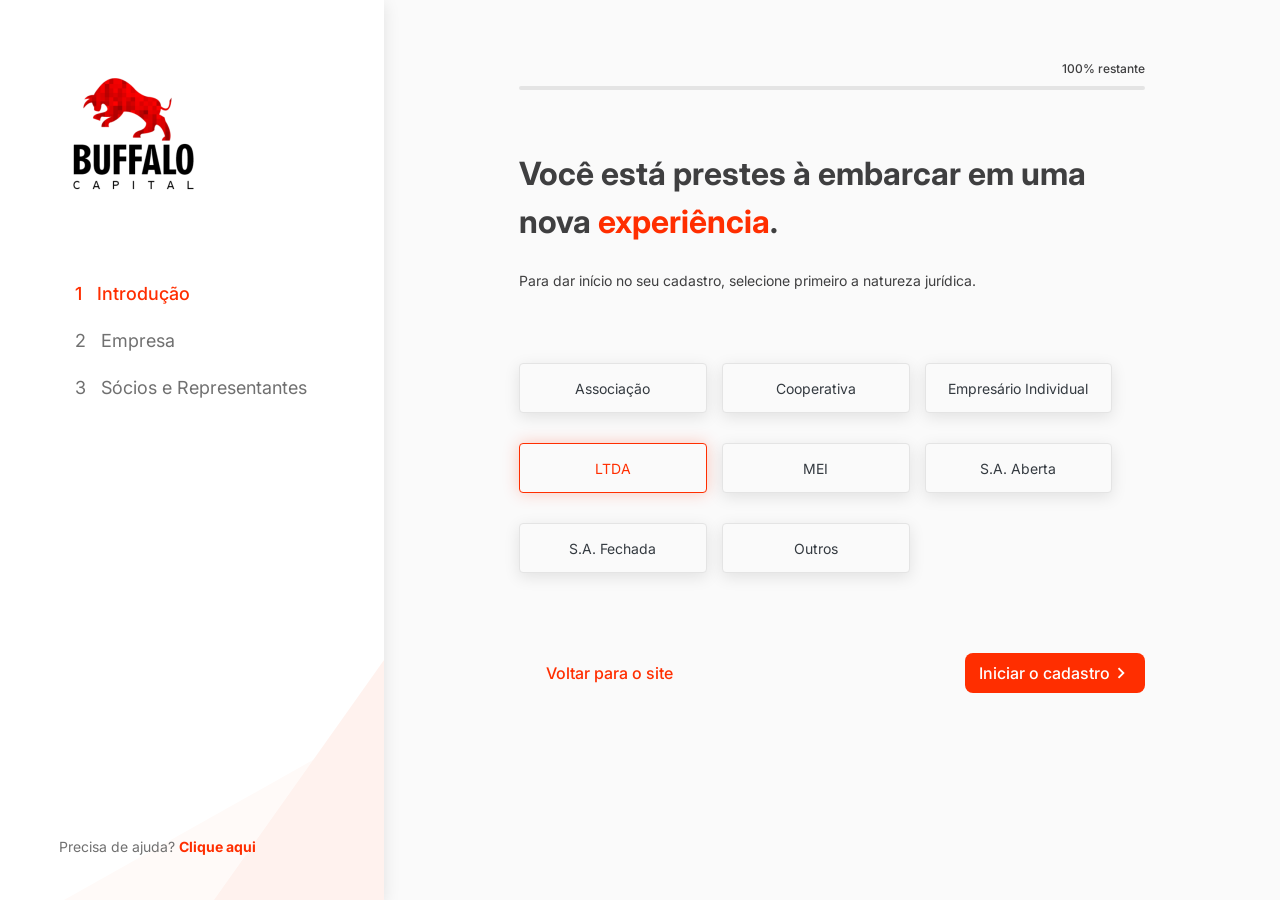
==== pagina1/index.html @ b0956870 "Add files via upload" ====
<!DOCTYPE html><html lang="pt-br"><head>
    <title>Buffalo Capital - Onboarding</title>
    <meta charset="utf-8">
<script crossorigin="" src="js/rollbar.min.js" async=""></script><script type="text/javascript">window.NREUM||(NREUM={});NREUM.info={"beacon":"bam.nr-data.net","errorBeacon":"bam.nr-data.net","licenseKey":"NRJS-78ba5592b2bfce45919","applicationID":"527189387","transactionName":"IVlXFkpaWVpUE0xdCgBZWBBcXFtRQk4VAEsSV14HSxpZU1YAD20KA0JMEF0=","queueTime":0,"applicationTime":49,"agent":""}</script>
<script type="text/javascript">(window.NREUM||(NREUM={})).init={privacy:{cookies_enabled:true},ajax:{deny_list:["bam.nr-data.net"]},distributed_tracing:{enabled:true}};(window.NREUM||(NREUM={})).loader_config={agentID:"527189916",accountID:"2845118",trustKey:"2845118",xpid:"Vg4DVFdSABAFVlZTDwgEXlM=",licenseKey:"NRJS-78ba5592b2bfce45919",applicationID:"527189387"};;/*! For license information please see nr-loader-spa-1.281.0.min.js.LICENSE.txt */
(()=>{var e,t,r={8122:(e,t,r)=>{"use strict";r.d(t,{a:()=>i});var n=r(944);function i(e,t){try{if(!e||"object"!=typeof e)return(0,n.R)(3);if(!t||"object"!=typeof t)return(0,n.R)(4);const r=Object.create(Object.getPrototypeOf(t),Object.getOwnPropertyDescriptors(t)),o=0===Object.keys(r).length?e:r;for(let a in o)if(void 0!==e[a])try{if(null===e[a]){r[a]=null;continue}Array.isArray(e[a])&&Array.isArray(t[a])?r[a]=Array.from(new Set([...e[a],...t[a]])):"object"==typeof e[a]&&"object"==typeof t[a]?r[a]=i(e[a],t[a]):r[a]=e[a]}catch(e){(0,n.R)(1,e)}return r}catch(e){(0,n.R)(2,e)}}},2555:(e,t,r)=>{"use strict";r.d(t,{Vp:()=>c,fn:()=>s,x1:()=>u});var n=r(384),i=r(8122);const o={beacon:n.NT.beacon,errorBeacon:n.NT.errorBeacon,licenseKey:void 0,applicationID:void 0,sa:void 0,queueTime:void 0,applicationTime:void 0,ttGuid:void 0,user:void 0,account:void 0,product:void 0,extra:void 0,jsAttributes:{},userAttributes:void 0,atts:void 0,transactionName:void 0,tNamePlain:void 0},a={};function s(e){try{const t=c(e);return!!t.licenseKey&&!!t.errorBeacon&&!!t.applicationID}catch(e){return!1}}function c(e){if(!e)throw new Error("All info objects require an agent identifier!");if(!a[e])throw new Error("Info for ".concat(e," was never set"));return a[e]}function u(e,t){if(!e)throw new Error("All info objects require an agent identifier!");a[e]=(0,i.a)(t,o);const r=(0,n.nY)(e);r&&(r.info=a[e])}},9417:(e,t,r)=>{"use strict";r.d(t,{D0:()=>p,gD:()=>m,xN:()=>g});var n=r(3333),i=r(993);const o=e=>{if(!e||"string"!=typeof e)return!1;try{document.createDocumentFragment().querySelector(e)}catch{return!1}return!0};var a=r(2614),s=r(944),c=r(384),u=r(8122);const d="[data-nr-mask]",l=()=>{const e={feature_flags:[],experimental:{marks:!1,measures:!1,resources:!1},mask_selector:"*",block_selector:"[data-nr-block]",mask_input_options:{color:!1,date:!1,"datetime-local":!1,email:!1,month:!1,number:!1,range:!1,search:!1,tel:!1,text:!1,time:!1,url:!1,week:!1,textarea:!1,select:!1,password:!0}};return{ajax:{deny_list:void 0,block_internal:!0,enabled:!0,autoStart:!0},distributed_tracing:{enabled:void 0,exclude_newrelic_header:void 0,cors_use_newrelic_header:void 0,cors_use_tracecontext_headers:void 0,allowed_origins:void 0},get feature_flags(){return e.feature_flags},set feature_flags(t){e.feature_flags=t},generic_events:{enabled:!0,autoStart:!0},harvest:{interval:30},jserrors:{enabled:!0,autoStart:!0},logging:{enabled:!0,autoStart:!0,level:i.p_.INFO},metrics:{enabled:!0,autoStart:!0},obfuscate:void 0,page_action:{enabled:!0},page_view_event:{enabled:!0,autoStart:!0},page_view_timing:{enabled:!0,autoStart:!0},performance:{get capture_marks(){return e.feature_flags.includes(n.$v.MARKS)||e.experimental.marks},set capture_marks(t){e.experimental.marks=t},get capture_measures(){return e.feature_flags.includes(n.$v.MEASURES)||e.experimental.measures},set capture_measures(t){e.experimental.measures=t},capture_detail:!0,resources:{get enabled(){return e.feature_flags.includes(n.$v.RESOURCES)||e.experimental.resources},set enabled(t){e.experimental.resources=t},asset_types:[],first_party_domains:[],ignore_newrelic:!0}},privacy:{cookies_enabled:!0},proxy:{assets:void 0,beacon:void 0},session:{expiresMs:a.wk,inactiveMs:a.BB},session_replay:{autoStart:!0,enabled:!1,preload:!1,sampling_rate:10,error_sampling_rate:100,collect_fonts:!1,inline_images:!1,fix_stylesheets:!0,mask_all_inputs:!0,get mask_text_selector(){return e.mask_selector},set mask_text_selector(t){o(t)?e.mask_selector="".concat(t,",").concat(d):""===t||null===t?e.mask_selector=d:(0,s.R)(5,t)},get block_class(){return"nr-block"},get ignore_class(){return"nr-ignore"},get mask_text_class(){return"nr-mask"},get block_selector(){return e.block_selector},set block_selector(t){o(t)?e.block_selector+=",".concat(t):""!==t&&(0,s.R)(6,t)},get mask_input_options(){return e.mask_input_options},set mask_input_options(t){t&&"object"==typeof t?e.mask_input_options={...t,password:!0}:(0,s.R)(7,t)}},session_trace:{enabled:!0,autoStart:!0},soft_navigations:{enabled:!0,autoStart:!0},spa:{enabled:!0,autoStart:!0},ssl:void 0,user_actions:{enabled:!0,elementAttributes:["id","className","tagName","type"]}}},f={},h="All configuration objects require an agent identifier!";function p(e){if(!e)throw new Error(h);if(!f[e])throw new Error("Configuration for ".concat(e," was never set"));return f[e]}function g(e,t){if(!e)throw new Error(h);f[e]=(0,u.a)(t,l());const r=(0,c.nY)(e);r&&(r.init=f[e])}function m(e,t){if(!e)throw new Error(h);var r=p(e);if(r){for(var n=t.split("."),i=0;i<n.length-1;i++)if("object"!=typeof(r=r[n[i]]))return;r=r[n[n.length-1]]}return r}},5603:(e,t,r)=>{"use strict";r.d(t,{a:()=>c,o:()=>s});var n=r(384),i=r(8122);const o={accountID:void 0,trustKey:void 0,agentID:void 0,licenseKey:void 0,applicationID:void 0,xpid:void 0},a={};function s(e){if(!e)throw new Error("All loader-config objects require an agent identifier!");if(!a[e])throw new Error("LoaderConfig for ".concat(e," was never set"));return a[e]}function c(e,t){if(!e)throw new Error("All loader-config objects require an agent identifier!");a[e]=(0,i.a)(t,o);const r=(0,n.nY)(e);r&&(r.loader_config=a[e])}},3371:(e,t,r)=>{"use strict";r.d(t,{V:()=>f,f:()=>l});var n=r(8122),i=r(384),o=r(6154),a=r(9324);let s=0;const c={buildEnv:a.F3,distMethod:a.Xs,version:a.xv,originTime:o.WN},u={customTransaction:void 0,disabled:!1,isolatedBacklog:!1,loaderType:void 0,maxBytes:3e4,onerror:void 0,ptid:void 0,releaseIds:{},appMetadata:{},session:void 0,denyList:void 0,timeKeeper:void 0,obfuscator:void 0,harvester:void 0},d={};function l(e){if(!e)throw new Error("All runtime objects require an agent identifier!");if(!d[e])throw new Error("Runtime for ".concat(e," was never set"));return d[e]}function f(e,t){if(!e)throw new Error("All runtime objects require an agent identifier!");d[e]={...(0,n.a)(t,u),...c},Object.hasOwnProperty.call(d[e],"harvestCount")||Object.defineProperty(d[e],"harvestCount",{get:()=>++s});const r=(0,i.nY)(e);r&&(r.runtime=d[e])}},9324:(e,t,r)=>{"use strict";r.d(t,{F3:()=>i,Xs:()=>o,Yq:()=>a,xv:()=>n});const n="1.281.0",i="PROD",o="CDN",a="^2.0.0-alpha.17"},6154:(e,t,r)=>{"use strict";r.d(t,{A4:()=>s,OF:()=>d,RI:()=>i,WN:()=>h,bv:()=>o,gm:()=>a,lR:()=>f,m:()=>u,mw:()=>c,sb:()=>l});var n=r(1863);const i="undefined"!=typeof window&&!!window.document,o="undefined"!=typeof WorkerGlobalScope&&("undefined"!=typeof self&&self instanceof WorkerGlobalScope&&self.navigator instanceof WorkerNavigator||"undefined"!=typeof globalThis&&globalThis instanceof WorkerGlobalScope&&globalThis.navigator instanceof WorkerNavigator),a=i?window:"undefined"!=typeof WorkerGlobalScope&&("undefined"!=typeof self&&self instanceof WorkerGlobalScope&&self||"undefined"!=typeof globalThis&&globalThis instanceof WorkerGlobalScope&&globalThis),s="complete"===a?.document?.readyState,c=Boolean("hidden"===a?.document?.visibilityState),u=""+a?.location,d=/iPad|iPhone|iPod/.test(a.navigator?.userAgent),l=d&&"undefined"==typeof SharedWorker,f=(()=>{const e=a.navigator?.userAgent?.match(/Firefox[/\s](\d+\.\d+)/);return Array.isArray(e)&&e.length>=2?+e[1]:0})(),h=Date.now()-(0,n.t)()},7295:(e,t,r)=>{"use strict";r.d(t,{Xv:()=>a,gX:()=>i,iW:()=>o});var n=[];function i(e){if(!e||o(e))return!1;if(0===n.length)return!0;for(var t=0;t<n.length;t++){var r=n[t];if("*"===r.hostname)return!1;if(s(r.hostname,e.hostname)&&c(r.pathname,e.pathname))return!1}return!0}function o(e){return void 0===e.hostname}function a(e){if(n=[],e&&e.length)for(var t=0;t<e.length;t++){let r=e[t];if(!r)continue;0===r.indexOf("http://")?r=r.substring(7):0===r.indexOf("https://")&&(r=r.substring(8));const i=r.indexOf("/");let o,a;i>0?(o=r.substring(0,i),a=r.substring(i)):(o=r,a="");let[s]=o.split(":");n.push({hostname:s,pathname:a})}}function s(e,t){return!(e.length>t.length)&&t.indexOf(e)===t.length-e.length}function c(e,t){return 0===e.indexOf("/")&&(e=e.substring(1)),0===t.indexOf("/")&&(t=t.substring(1)),""===e||e===t}},1687:(e,t,r)=>{"use strict";r.d(t,{Ak:()=>c,Ze:()=>l,x3:()=>u});var n=r(7836),i=r(3606),o=r(860),a=r(2646);const s={};function c(e,t){const r={staged:!1,priority:o.P3[t]||0};d(e),s[e].get(t)||s[e].set(t,r)}function u(e,t){e&&s[e]&&(s[e].get(t)&&s[e].delete(t),h(e,t,!1),s[e].size&&f(e))}function d(e){if(!e)throw new Error("agentIdentifier required");s[e]||(s[e]=new Map)}function l(e="",t="feature",r=!1){if(d(e),!e||!s[e].get(t)||r)return h(e,t);s[e].get(t).staged=!0,f(e)}function f(e){const t=Array.from(s[e]);t.every((([e,t])=>t.staged))&&(t.sort(((e,t)=>e[1].priority-t[1].priority)),t.forEach((([t])=>{s[e].delete(t),h(e,t)})))}function h(e,t,r=!0){const o=e?n.ee.get(e):n.ee,s=i.i.handlers;if(!o.aborted&&o.backlog&&s){if(r){const e=o.backlog[t],r=s[t];if(r){for(let t=0;e&&t<e.length;++t)p(e[t],r);Object.entries(r).forEach((([e,t])=>{Object.values(t||{}).forEach((t=>{t[0]?.on&&t[0]?.context()instanceof a.y&&t[0].on(e,t[1])}))}))}}o.isolatedBacklog||delete s[t],o.backlog[t]=null,o.emit("drain-"+t,[])}}function p(e,t){var r=e[1];Object.values(t[r]||{}).forEach((t=>{var r=e[0];if(t[0]===r){var n=t[1],i=e[3],o=e[2];n.apply(i,o)}}))}},7836:(e,t,r)=>{"use strict";r.d(t,{P:()=>c,ee:()=>u});var n=r(384),i=r(8990),o=r(3371),a=r(2646),s=r(5607);const c="nr@context:".concat(s.W),u=function e(t,r){var n={},s={},d={},l=!1;try{l=16===r.length&&(0,o.f)(r).isolatedBacklog}catch(e){}var f={on:p,addEventListener:p,removeEventListener:function(e,t){var r=n[e];if(!r)return;for(var i=0;i<r.length;i++)r[i]===t&&r.splice(i,1)},emit:function(e,r,n,i,o){!1!==o&&(o=!0);if(u.aborted&&!i)return;t&&o&&t.emit(e,r,n);for(var a=h(n),c=g(e),d=c.length,l=0;l<d;l++)c[l].apply(a,r);var p=v()[s[e]];p&&p.push([f,e,r,a]);return a},get:m,listeners:g,context:h,buffer:function(e,t){const r=v();if(t=t||"feature",f.aborted)return;Object.entries(e||{}).forEach((([e,n])=>{s[n]=t,t in r||(r[t]=[])}))},abort:function(){f._aborted=!0,Object.keys(f.backlog).forEach((e=>{delete f.backlog[e]}))},isBuffering:function(e){return!!v()[s[e]]},debugId:r,backlog:l?{}:t&&"object"==typeof t.backlog?t.backlog:{},isolatedBacklog:l};return Object.defineProperty(f,"aborted",{get:()=>{let e=f._aborted||!1;return e||(t&&(e=t.aborted),e)}}),f;function h(e){return e&&e instanceof a.y?e:e?(0,i.I)(e,c,(()=>new a.y(c))):new a.y(c)}function p(e,t){n[e]=g(e).concat(t)}function g(e){return n[e]||[]}function m(t){return d[t]=d[t]||e(f,t)}function v(){return f.backlog}}(void 0,"globalEE"),d=(0,n.Zm)();d.ee||(d.ee=u)},2646:(e,t,r)=>{"use strict";r.d(t,{y:()=>n});class n{constructor(e){this.contextId=e}}},9908:(e,t,r)=>{"use strict";r.d(t,{d:()=>n,p:()=>i});var n=r(7836).ee.get("handle");function i(e,t,r,i,o){o?(o.buffer([e],i),o.emit(e,t,r)):(n.buffer([e],i),n.emit(e,t,r))}},3606:(e,t,r)=>{"use strict";r.d(t,{i:()=>o});var n=r(9908);o.on=a;var i=o.handlers={};function o(e,t,r,o){a(o||n.d,i,e,t,r)}function a(e,t,r,i,o){o||(o="feature"),e||(e=n.d);var a=t[o]=t[o]||{};(a[r]=a[r]||[]).push([e,i])}},3878:(e,t,r)=>{"use strict";function n(e,t){return{capture:e,passive:!1,signal:t}}function i(e,t,r=!1,i){window.addEventListener(e,t,n(r,i))}function o(e,t,r=!1,i){document.addEventListener(e,t,n(r,i))}r.d(t,{DD:()=>o,jT:()=>n,sp:()=>i})},5607:(e,t,r)=>{"use strict";r.d(t,{W:()=>n});const n=(0,r(9566).bz)()},9566:(e,t,r)=>{"use strict";r.d(t,{LA:()=>s,ZF:()=>c,bz:()=>a,el:()=>u});var n=r(6154);const i="xxxxxxxx-xxxx-4xxx-yxxx-xxxxxxxxxxxx";function o(e,t){return e?15&e[t]:16*Math.random()|0}function a(){const e=n.gm?.crypto||n.gm?.msCrypto;let t,r=0;return e&&e.getRandomValues&&(t=e.getRandomValues(new Uint8Array(30))),i.split("").map((e=>"x"===e?o(t,r++).toString(16):"y"===e?(3&o()|8).toString(16):e)).join("")}function s(e){const t=n.gm?.crypto||n.gm?.msCrypto;let r,i=0;t&&t.getRandomValues&&(r=t.getRandomValues(new Uint8Array(e)));const a=[];for(var s=0;s<e;s++)a.push(o(r,i++).toString(16));return a.join("")}function c(){return s(16)}function u(){return s(32)}},2614:(e,t,r)=>{"use strict";r.d(t,{BB:()=>a,H3:()=>n,g:()=>u,iL:()=>c,tS:()=>s,uh:()=>i,wk:()=>o});const n="NRBA",i="SESSION",o=144e5,a=18e5,s={STARTED:"session-started",PAUSE:"session-pause",RESET:"session-reset",RESUME:"session-resume",UPDATE:"session-update"},c={SAME_TAB:"same-tab",CROSS_TAB:"cross-tab"},u={OFF:0,FULL:1,ERROR:2}},1863:(e,t,r)=>{"use strict";function n(){return Math.floor(performance.now())}r.d(t,{t:()=>n})},7485:(e,t,r)=>{"use strict";r.d(t,{D:()=>i});var n=r(6154);function i(e){if(0===(e||"").indexOf("data:"))return{protocol:"data"};try{const t=new URL(e,location.href),r={port:t.port,hostname:t.hostname,pathname:t.pathname,search:t.search,protocol:t.protocol.slice(0,t.protocol.indexOf(":")),sameOrigin:t.protocol===n.gm?.location?.protocol&&t.host===n.gm?.location?.host};return r.port&&""!==r.port||("http:"===t.protocol&&(r.port="80"),"https:"===t.protocol&&(r.port="443")),r.pathname&&""!==r.pathname?r.pathname.startsWith("/")||(r.pathname="/".concat(r.pathname)):r.pathname="/",r}catch(e){return{}}}},944:(e,t,r)=>{"use strict";function n(e,t){"function"==typeof console.debug&&console.debug("New Relic Warning: https://github.com/newrelic/newrelic-browser-agent/blob/main/docs/warning-codes.md#".concat(e),t)}r.d(t,{R:()=>n})},5284:(e,t,r)=>{"use strict";r.d(t,{t:()=>c,B:()=>s});var n=r(7836),i=r(6154);const o="newrelic";const a=new Set,s={};function c(e,t){const r=n.ee.get(t);s[t]??={},e&&"object"==typeof e&&(a.has(t)||(r.emit("rumresp",[e]),s[t]=e,a.add(t),function(e={}){try{i.gm.dispatchEvent(new CustomEvent(o,{detail:e}))}catch(e){}}({loaded:!0})))}},8990:(e,t,r)=>{"use strict";r.d(t,{I:()=>i});var n=Object.prototype.hasOwnProperty;function i(e,t,r){if(n.call(e,t))return e[t];var i=r();if(Object.defineProperty&&Object.keys)try{return Object.defineProperty(e,t,{value:i,writable:!0,enumerable:!1}),i}catch(e){}return e[t]=i,i}},6389:(e,t,r)=>{"use strict";function n(e,t=500,r={}){const n=r?.leading||!1;let i;return(...r)=>{n&&void 0===i&&(e.apply(this,r),i=setTimeout((()=>{i=clearTimeout(i)}),t)),n||(clearTimeout(i),i=setTimeout((()=>{e.apply(this,r)}),t))}}function i(e){let t=!1;return(...r)=>{t||(t=!0,e.apply(this,r))}}r.d(t,{J:()=>i,s:()=>n})},3304:(e,t,r)=>{"use strict";r.d(t,{A:()=>o});var n=r(7836);const i=()=>{const e=new WeakSet;return(t,r)=>{if("object"==typeof r&&null!==r){if(e.has(r))return;e.add(r)}return r}};function o(e){try{return JSON.stringify(e,i())??""}catch(e){try{n.ee.emit("internal-error",[e])}catch(e){}return""}}},5289:(e,t,r)=>{"use strict";r.d(t,{GG:()=>o,sB:()=>a});var n=r(3878);function i(){return"undefined"==typeof document||"complete"===document.readyState}function o(e,t){if(i())return e();(0,n.sp)("load",e,t)}function a(e){if(i())return e();(0,n.DD)("DOMContentLoaded",e)}},384:(e,t,r)=>{"use strict";r.d(t,{NT:()=>o,US:()=>d,Zm:()=>a,bQ:()=>c,dV:()=>s,nY:()=>u,pV:()=>l});var n=r(6154),i=r(1863);const o={beacon:"bam.nr-data.net",errorBeacon:"bam.nr-data.net"};function a(){return n.gm.NREUM||(n.gm.NREUM={}),void 0===n.gm.newrelic&&(n.gm.newrelic=n.gm.NREUM),n.gm.NREUM}function s(){let e=a();return e.o||(e.o={ST:n.gm.setTimeout,SI:n.gm.setImmediate,CT:n.gm.clearTimeout,XHR:n.gm.XMLHttpRequest,REQ:n.gm.Request,EV:n.gm.Event,PR:n.gm.Promise,MO:n.gm.MutationObserver,FETCH:n.gm.fetch,WS:n.gm.WebSocket}),e}function c(e,t){let r=a();r.initializedAgents??={},t.initializedAt={ms:(0,i.t)(),date:new Date},r.initializedAgents[e]=t}function u(e){let t=a();return t.initializedAgents?.[e]}function d(e,t){a()[e]=t}function l(){return function(){let e=a();const t=e.info||{};e.info={beacon:o.beacon,errorBeacon:o.errorBeacon,...t}}(),function(){let e=a();const t=e.init||{};e.init={...t}}(),s(),function(){let e=a();const t=e.loader_config||{};e.loader_config={...t}}(),a()}},2843:(e,t,r)=>{"use strict";r.d(t,{u:()=>i});var n=r(3878);function i(e,t=!1,r,i){(0,n.DD)("visibilitychange",(function(){if(t)return void("hidden"===document.visibilityState&&e());e(document.visibilityState)}),r,i)}},8139:(e,t,r)=>{"use strict";r.d(t,{u:()=>f});var n=r(7836),i=r(3434),o=r(8990),a=r(6154);const s={},c=a.gm.XMLHttpRequest,u="addEventListener",d="removeEventListener",l="nr@wrapped:".concat(n.P);function f(e){var t=function(e){return(e||n.ee).get("events")}(e);if(s[t.debugId]++)return t;s[t.debugId]=1;var r=(0,i.YM)(t,!0);function f(e){r.inPlace(e,[u,d],"-",p)}function p(e,t){return e[1]}return"getPrototypeOf"in Object&&(a.RI&&h(document,f),c&&h(c.prototype,f),h(a.gm,f)),t.on(u+"-start",(function(e,t){var n=e[1];if(null!==n&&("function"==typeof n||"object"==typeof n)){var i=(0,o.I)(n,l,(function(){var e={object:function(){if("function"!=typeof n.handleEvent)return;return n.handleEvent.apply(n,arguments)},function:n}[typeof n];return e?r(e,"fn-",null,e.name||"anonymous"):n}));this.wrapped=e[1]=i}})),t.on(d+"-start",(function(e){e[1]=this.wrapped||e[1]})),t}function h(e,t,...r){let n=e;for(;"object"==typeof n&&!Object.prototype.hasOwnProperty.call(n,u);)n=Object.getPrototypeOf(n);n&&t(n,...r)}},3434:(e,t,r)=>{"use strict";r.d(t,{Jt:()=>o,YM:()=>c});var n=r(7836),i=r(5607);const o="nr@original:".concat(i.W);var a=Object.prototype.hasOwnProperty,s=!1;function c(e,t){return e||(e=n.ee),r.inPlace=function(e,t,n,i,o){n||(n="");const a="-"===n.charAt(0);for(let s=0;s<t.length;s++){const c=t[s],u=e[c];d(u)||(e[c]=r(u,a?c+n:n,i,c,o))}},r.flag=o,r;function r(t,r,n,s,c){return d(t)?t:(r||(r=""),nrWrapper[o]=t,function(e,t,r){if(Object.defineProperty&&Object.keys)try{return Object.keys(e).forEach((function(r){Object.defineProperty(t,r,{get:function(){return e[r]},set:function(t){return e[r]=t,t}})})),t}catch(e){u([e],r)}for(var n in e)a.call(e,n)&&(t[n]=e[n])}(t,nrWrapper,e),nrWrapper);function nrWrapper(){var o,a,d,l;try{a=this,o=[...arguments],d="function"==typeof n?n(o,a):n||{}}catch(t){u([t,"",[o,a,s],d],e)}i(r+"start",[o,a,s],d,c);try{return l=t.apply(a,o)}catch(e){throw i(r+"err",[o,a,e],d,c),e}finally{i(r+"end",[o,a,l],d,c)}}}function i(r,n,i,o){if(!s||t){var a=s;s=!0;try{e.emit(r,n,i,t,o)}catch(t){u([t,r,n,i],e)}s=a}}}function u(e,t){t||(t=n.ee);try{t.emit("internal-error",e)}catch(e){}}function d(e){return!(e&&"function"==typeof e&&e.apply&&!e[o])}},9300:(e,t,r)=>{"use strict";r.d(t,{T:()=>n});const n=r(860).K7.ajax},3333:(e,t,r)=>{"use strict";r.d(t,{$v:()=>u,TZ:()=>n,Zp:()=>i,kd:()=>c,mq:()=>s,nf:()=>a,qN:()=>o});const n=r(860).K7.genericEvents,i=["auxclick","click","copy","keydown","paste","scrollend"],o=["focus","blur"],a=4,s=1e3,c=["PageAction","UserAction","BrowserPerformance"],u={MARKS:"experimental.marks",MEASURES:"experimental.measures",RESOURCES:"experimental.resources"}},6774:(e,t,r)=>{"use strict";r.d(t,{T:()=>n});const n=r(860).K7.jserrors},993:(e,t,r)=>{"use strict";r.d(t,{ET:()=>o,TZ:()=>a,p_:()=>i});var n=r(860);const i={ERROR:"ERROR",WARN:"WARN",INFO:"INFO",DEBUG:"DEBUG",TRACE:"TRACE"},o="log",a=n.K7.logging},3785:(e,t,r)=>{"use strict";r.d(t,{R:()=>c,b:()=>u});var n=r(9908),i=r(1863),o=r(860),a=r(3969),s=r(993);function c(e,t,r={},c=s.p_.INFO){(0,n.p)(a.xV,["API/logging/".concat(c.toLowerCase(),"/called")],void 0,o.K7.metrics,e),(0,n.p)(s.ET,[(0,i.t)(),t,r,c],void 0,o.K7.logging,e)}function u(e){return"string"==typeof e&&Object.values(s.p_).some((t=>t===e.toUpperCase().trim()))}},3969:(e,t,r)=>{"use strict";r.d(t,{TZ:()=>n,XG:()=>s,rs:()=>i,xV:()=>a,z_:()=>o});const n=r(860).K7.metrics,i="sm",o="cm",a="storeSupportabilityMetrics",s="storeEventMetrics"},6630:(e,t,r)=>{"use strict";r.d(t,{T:()=>n});const n=r(860).K7.pageViewEvent},782:(e,t,r)=>{"use strict";r.d(t,{T:()=>n});const n=r(860).K7.pageViewTiming},6344:(e,t,r)=>{"use strict";r.d(t,{BB:()=>d,G4:()=>o,Qb:()=>l,TZ:()=>i,Ug:()=>a,_s:()=>s,bc:()=>u,yP:()=>c});var n=r(2614);const i=r(860).K7.sessionReplay,o={RECORD:"recordReplay",PAUSE:"pauseReplay",REPLAY_RUNNING:"replayRunning",ERROR_DURING_REPLAY:"errorDuringReplay"},a=.12,s={DomContentLoaded:0,Load:1,FullSnapshot:2,IncrementalSnapshot:3,Meta:4,Custom:5},c={[n.g.ERROR]:15e3,[n.g.FULL]:3e5,[n.g.OFF]:0},u={RESET:{message:"Session was reset",sm:"Reset"},IMPORT:{message:"Recorder failed to import",sm:"Import"},TOO_MANY:{message:"429: Too Many Requests",sm:"Too-Many"},TOO_BIG:{message:"Payload was too large",sm:"Too-Big"},CROSS_TAB:{message:"Session Entity was set to OFF on another tab",sm:"Cross-Tab"},ENTITLEMENTS:{message:"Session Replay is not allowed and will not be started",sm:"Entitlement"}},d=5e3,l={API:"api"}},5270:(e,t,r)=>{"use strict";r.d(t,{Aw:()=>c,CT:()=>u,SR:()=>s});var n=r(384),i=r(9417),o=r(7767),a=r(6154);function s(e){return!!(0,n.dV)().o.MO&&(0,o.V)(e)&&!0===(0,i.gD)(e,"session_trace.enabled")}function c(e){return!0===(0,i.gD)(e,"session_replay.preload")&&s(e)}function u(e,t){const r=t.correctAbsoluteTimestamp(e);return{originalTimestamp:e,correctedTimestamp:r,timestampDiff:e-r,originTime:a.WN,correctedOriginTime:t.correctedOriginTime,originTimeDiff:Math.floor(a.WN-t.correctedOriginTime)}}},3738:(e,t,r)=>{"use strict";r.d(t,{He:()=>i,Kp:()=>s,Lc:()=>u,Rz:()=>d,TZ:()=>n,bD:()=>o,d3:()=>a,jx:()=>l,uP:()=>c});const n=r(860).K7.sessionTrace,i="bstResource",o="resource",a="-start",s="-end",c="fn"+a,u="fn"+s,d="pushState",l=1e3},3962:(e,t,r)=>{"use strict";r.d(t,{AM:()=>o,O2:()=>c,Qu:()=>u,TZ:()=>s,ih:()=>d,pP:()=>a,tC:()=>i});var n=r(860);const i=["click","keydown","submit","popstate"],o="api",a="initialPageLoad",s=n.K7.softNav,c={INITIAL_PAGE_LOAD:"",ROUTE_CHANGE:1,UNSPECIFIED:2},u={INTERACTION:1,AJAX:2,CUSTOM_END:3,CUSTOM_TRACER:4},d={IP:"in progress",FIN:"finished",CAN:"cancelled"}},7378:(e,t,r)=>{"use strict";r.d(t,{$p:()=>x,BR:()=>b,Kp:()=>R,L3:()=>y,Lc:()=>c,NC:()=>o,SG:()=>d,TZ:()=>i,U6:()=>p,UT:()=>m,d3:()=>w,dT:()=>f,e5:()=>T,gx:()=>v,l9:()=>l,oW:()=>h,op:()=>g,rw:()=>u,tH:()=>A,uP:()=>s,wW:()=>E,xq:()=>a});var n=r(384);const i=r(860).K7.spa,o=["click","submit","keypress","keydown","keyup","change"],a=999,s="fn-start",c="fn-end",u="cb-start",d="api-ixn-",l="remaining",f="interaction",h="spaNode",p="jsonpNode",g="fetch-start",m="fetch-done",v="fetch-body-",b="jsonp-end",y=(0,n.dV)().o.ST,w="-start",R="-end",x="-body",E="cb"+R,T="jsTime",A="fetch"},4234:(e,t,r)=>{"use strict";r.d(t,{W:()=>o});var n=r(7836),i=r(1687);class o{constructor(e,t){this.agentIdentifier=e,this.ee=n.ee.get(e),this.featureName=t,this.blocked=!1}deregisterDrain(){(0,i.x3)(this.agentIdentifier,this.featureName)}}},7767:(e,t,r)=>{"use strict";r.d(t,{V:()=>o});var n=r(9417),i=r(6154);const o=e=>i.RI&&!0===(0,n.gD)(e,"privacy.cookies_enabled")},425:(e,t,r)=>{"use strict";r.d(t,{j:()=>j});var n=r(860),i=r(2555),o=r(3371),a=r(9908),s=r(7836),c=r(1687),u=r(5289),d=r(6154),l=r(944),f=r(3969),h=r(384),p=r(6344);const g=["setErrorHandler","finished","addToTrace","addRelease","recordCustomEvent","addPageAction","setCurrentRouteName","setPageViewName","setCustomAttribute","interaction","noticeError","setUserId","setApplicationVersion","start",p.G4.RECORD,p.G4.PAUSE,"log","wrapLogger"],m=["setErrorHandler","finished","addToTrace","addRelease"];var v=r(1863),b=r(2614),y=r(993),w=r(3785),R=r(2646),x=r(3434);const E=new Map;function T(e,t,r,n){if("object"!=typeof t||!t||"string"!=typeof r||!r||"function"!=typeof t[r])return(0,l.R)(29);const i=function(e){return(e||s.ee).get("logger")}(e),o=(0,x.YM)(i),a=new R.y(s.P);a.level=n.level,a.customAttributes=n.customAttributes;const c=t[r]?.[x.Jt]||t[r];return E.set(c,a),o.inPlace(t,[r],"wrap-logger-",(()=>E.get(c))),i}function A(){const e=(0,h.pV)();g.forEach((t=>{e[t]=(...r)=>function(t,...r){let n=[];return Object.values(e.initializedAgents).forEach((e=>{e&&e.api?e.exposed&&e.api[t]&&n.push(e.api[t](...r)):(0,l.R)(38,t)})),n.length>1?n:n[0]}(t,...r)}))}const S={};var N=r(9417),_=r(5603),O=r(5284);const I=e=>{const t=e.startsWith("http");e+="/",r.p=t?e:"https://"+e};let P=!1;function j(e,t={},g,R){let{init:x,info:E,loader_config:j,runtime:C={},exposed:k=!0}=t;C.loaderType=g;const L=(0,h.pV)();E||(x=L.init,E=L.info,j=L.loader_config),(0,N.xN)(e.agentIdentifier,x||{}),(0,_.a)(e.agentIdentifier,j||{}),E.jsAttributes??={},d.bv&&(E.jsAttributes.isWorker=!0),(0,i.x1)(e.agentIdentifier,E);const H=(0,N.D0)(e.agentIdentifier),M=[E.beacon,E.errorBeacon];P||(H.proxy.assets&&(I(H.proxy.assets),M.push(H.proxy.assets)),H.proxy.beacon&&M.push(H.proxy.beacon),A(),(0,h.US)("activatedFeatures",O.B),e.runSoftNavOverSpa&&=!0===H.soft_navigations.enabled&&H.feature_flags.includes("soft_nav")),C.denyList=[...H.ajax.deny_list||[],...H.ajax.block_internal?M:[]],C.ptid=e.agentIdentifier,(0,o.V)(e.agentIdentifier,C),e.ee=s.ee.get(e.agentIdentifier),void 0===e.api&&(e.api=function(e,t,h=!1){t||(0,c.Ak)(e,"api");const g={};var R=s.ee.get(e),x=R.get("tracer");S[e]=b.g.OFF,R.on(p.G4.REPLAY_RUNNING,(t=>{S[e]=t}));var E="api-",A=E+"ixn-";function N(t,r,n,o){const a=(0,i.Vp)(e);return null===r?delete a.jsAttributes[t]:(0,i.x1)(e,{...a,jsAttributes:{...a.jsAttributes,[t]:r}}),I(E,n,!0,o||null===r?"session":void 0)(t,r)}function _(){}g.log=function(e,{customAttributes:t={},level:r=y.p_.INFO}={}){(0,a.p)(f.xV,["API/log/called"],void 0,n.K7.metrics,R),(0,w.R)(R,e,t,r)},g.wrapLogger=(e,t,{customAttributes:r={},level:i=y.p_.INFO}={})=>{(0,a.p)(f.xV,["API/wrapLogger/called"],void 0,n.K7.metrics,R),T(R,e,t,{customAttributes:r,level:i})},m.forEach((e=>{g[e]=I(E,e,!0,"api")})),g.addPageAction=I(E,"addPageAction",!0,n.K7.genericEvents),g.recordCustomEvent=I(E,"recordCustomEvent",!0,n.K7.genericEvents),g.setPageViewName=function(t,r){if("string"==typeof t)return"/"!==t.charAt(0)&&(t="/"+t),(0,o.f)(e).customTransaction=(r||"http://custom.transaction")+t,I(E,"setPageViewName",!0)()},g.setCustomAttribute=function(e,t,r=!1){if("string"==typeof e){if(["string","number","boolean"].includes(typeof t)||null===t)return N(e,t,"setCustomAttribute",r);(0,l.R)(40,typeof t)}else(0,l.R)(39,typeof e)},g.setUserId=function(e){if("string"==typeof e||null===e)return N("enduser.id",e,"setUserId",!0);(0,l.R)(41,typeof e)},g.setApplicationVersion=function(e){if("string"==typeof e||null===e)return N("application.version",e,"setApplicationVersion",!1);(0,l.R)(42,typeof e)},g.start=()=>{try{(0,a.p)(f.xV,["API/start/called"],void 0,n.K7.metrics,R),R.emit("manual-start-all")}catch(e){(0,l.R)(23,e)}},g[p.G4.RECORD]=function(){(0,a.p)(f.xV,["API/recordReplay/called"],void 0,n.K7.metrics,R),(0,a.p)(p.G4.RECORD,[],void 0,n.K7.sessionReplay,R)},g[p.G4.PAUSE]=function(){(0,a.p)(f.xV,["API/pauseReplay/called"],void 0,n.K7.metrics,R),(0,a.p)(p.G4.PAUSE,[],void 0,n.K7.sessionReplay,R)},g.interaction=function(e){return(new _).get("object"==typeof e?e:{})};const O=_.prototype={createTracer:function(e,t){var r={},i=this,o="function"==typeof t;return(0,a.p)(f.xV,["API/createTracer/called"],void 0,n.K7.metrics,R),h||(0,a.p)(A+"tracer",[(0,v.t)(),e,r],i,n.K7.spa,R),function(){if(x.emit((o?"":"no-")+"fn-start",[(0,v.t)(),i,o],r),o)try{return t.apply(this,arguments)}catch(e){const t="string"==typeof e?new Error(e):e;throw x.emit("fn-err",[arguments,this,t],r),t}finally{x.emit("fn-end",[(0,v.t)()],r)}}}};function I(e,t,r,i){return function(){return(0,a.p)(f.xV,["API/"+t+"/called"],void 0,n.K7.metrics,R),i&&(0,a.p)(e+t,[r?(0,v.t)():performance.now(),...arguments],r?null:this,i,R),r?void 0:this}}function P(){r.e(478).then(r.bind(r,8778)).then((({setAPI:t})=>{t(e),(0,c.Ze)(e,"api")})).catch((e=>{(0,l.R)(27,e),R.abort()}))}return["actionText","setName","setAttribute","save","ignore","onEnd","getContext","end","get"].forEach((e=>{O[e]=I(A,e,void 0,h?n.K7.softNav:n.K7.spa)})),g.setCurrentRouteName=h?I(A,"routeName",void 0,n.K7.softNav):I(E,"routeName",!0,n.K7.spa),g.noticeError=function(t,r){"string"==typeof t&&(t=new Error(t)),(0,a.p)(f.xV,["API/noticeError/called"],void 0,n.K7.metrics,R),(0,a.p)("err",[t,(0,v.t)(),!1,r,!!S[e]],void 0,n.K7.jserrors,R)},d.RI?(0,u.GG)((()=>P()),!0):P(),g}(e.agentIdentifier,R,e.runSoftNavOverSpa)),void 0===e.exposed&&(e.exposed=k),P=!0}},8374:(e,t,r)=>{r.nc=(()=>{try{return document?.currentScript?.nonce}catch(e){}return""})()},860:(e,t,r)=>{"use strict";r.d(t,{$J:()=>u,K7:()=>s,P3:()=>c,XX:()=>i,qY:()=>n,v4:()=>a});const n="events",i="jserrors",o="browser/blobs",a="rum",s={ajax:"ajax",genericEvents:"generic_events",jserrors:i,logging:"logging",metrics:"metrics",pageAction:"page_action",pageViewEvent:"page_view_event",pageViewTiming:"page_view_timing",sessionReplay:"session_replay",sessionTrace:"session_trace",softNav:"soft_navigations",spa:"spa"},c={[s.pageViewEvent]:1,[s.pageViewTiming]:2,[s.metrics]:3,[s.jserrors]:4,[s.spa]:5,[s.ajax]:6,[s.sessionTrace]:7,[s.softNav]:8,[s.sessionReplay]:9,[s.logging]:10,[s.genericEvents]:11},u={[s.pageViewEvent]:a,[s.pageViewTiming]:n,[s.ajax]:n,[s.spa]:n,[s.softNav]:n,[s.metrics]:i,[s.jserrors]:i,[s.sessionTrace]:o,[s.sessionReplay]:o,[s.logging]:"browser/logs",[s.genericEvents]:"ins"}}},n={};function i(e){var t=n[e];if(void 0!==t)return t.exports;var o=n[e]={exports:{}};return r[e](o,o.exports,i),o.exports}i.m=r,i.d=(e,t)=>{for(var r in t)i.o(t,r)&&!i.o(e,r)&&Object.defineProperty(e,r,{enumerable:!0,get:t[r]})},i.f={},i.e=e=>Promise.all(Object.keys(i.f).reduce(((t,r)=>(i.f[r](e,t),t)),[])),i.u=e=>({212:"nr-spa-compressor",249:"nr-spa-recorder",478:"nr-spa"}[e]+"-1.281.0.min.js"),i.o=(e,t)=>Object.prototype.hasOwnProperty.call(e,t),e={},t="NRBA-1.281.0.PROD:",i.l=(r,n,o,a)=>{if(e[r])e[r].push(n);else{var s,c;if(void 0!==o)for(var u=document.getElementsByTagName("script"),d=0;d<u.length;d++){var l=u[d];if(l.getAttribute("src")==r||l.getAttribute("data-webpack")==t+o){s=l;break}}if(!s){c=!0;var f={478:"sha512-jmvAlmjCn64ans8tLueqHRlBI/iWekylsDWb94A77CG0ukSriVDvgD3dThx+XjUSBBBMYhFn8B1a18fViyBPEQ==",249:"sha512-ICY/ZrcytM/86t5KFy+9OAWVYmNNJy10EBtxoSUGjQWuZx53p/eLo+L8HfrGjvHuRHRnutqLTGSnvNttffJkaA==",212:"sha512-pQSn+X/RfBOvx/49HvlghaiXMLhhDQXTi13n1N2XMpDquWJgs9U0pbqE3RbAnYC9nsdaTu/RVGvneEPv1fpCxA=="};(s=document.createElement("script")).charset="utf-8",s.timeout=120,i.nc&&s.setAttribute("nonce",i.nc),s.setAttribute("data-webpack",t+o),s.src=r,0!==s.src.indexOf(window.location.origin+"/")&&(s.crossOrigin="anonymous"),f[a]&&(s.integrity=f[a])}e[r]=[n];var h=(t,n)=>{s.onerror=s.onload=null,clearTimeout(p);var i=e[r];if(delete e[r],s.parentNode&&s.parentNode.removeChild(s),i&&i.forEach((e=>e(n))),t)return t(n)},p=setTimeout(h.bind(null,void 0,{type:"timeout",target:s}),12e4);s.onerror=h.bind(null,s.onerror),s.onload=h.bind(null,s.onload),c&&document.head.appendChild(s)}},i.r=e=>{"undefined"!=typeof Symbol&&Symbol.toStringTag&&Object.defineProperty(e,Symbol.toStringTag,{value:"Module"}),Object.defineProperty(e,"__esModule",{value:!0})},i.p="https://js-agent.newrelic.com/",(()=>{var e={38:0,788:0};i.f.j=(t,r)=>{var n=i.o(e,t)?e[t]:void 0;if(0!==n)if(n)r.push(n[2]);else{var o=new Promise(((r,i)=>n=e[t]=[r,i]));r.push(n[2]=o);var a=i.p+i.u(t),s=new Error;i.l(a,(r=>{if(i.o(e,t)&&(0!==(n=e[t])&&(e[t]=void 0),n)){var o=r&&("load"===r.type?"missing":r.type),a=r&&r.target&&r.target.src;s.message="Loading chunk "+t+" failed.\n("+o+": "+a+")",s.name="ChunkLoadError",s.type=o,s.request=a,n[1](s)}}),"chunk-"+t,t)}};var t=(t,r)=>{var n,o,[a,s,c]=r,u=0;if(a.some((t=>0!==e[t]))){for(n in s)i.o(s,n)&&(i.m[n]=s[n]);if(c)c(i)}for(t&&t(r);u<a.length;u++)o=a[u],i.o(e,o)&&e[o]&&e[o][0](),e[o]=0},r=self["webpackChunk:NRBA-1.281.0.PROD"]=self["webpackChunk:NRBA-1.281.0.PROD"]||[];r.forEach(t.bind(null,0)),r.push=t.bind(null,r.push.bind(r))})(),(()=>{"use strict";i(8374);var e=i(944),t=i(6344),r=i(9566);class n{agentIdentifier;constructor(){this.agentIdentifier=(0,r.LA)(16)}#e(t,...r){if("function"==typeof this.api?.[t])return this.api[t](...r);(0,e.R)(35,t)}addPageAction(e,t){return this.#e("addPageAction",e,t)}recordCustomEvent(e,t){return this.#e("recordCustomEvent",e,t)}setPageViewName(e,t){return this.#e("setPageViewName",e,t)}setCustomAttribute(e,t,r){return this.#e("setCustomAttribute",e,t,r)}noticeError(e,t){return this.#e("noticeError",e,t)}setUserId(e){return this.#e("setUserId",e)}setApplicationVersion(e){return this.#e("setApplicationVersion",e)}setErrorHandler(e){return this.#e("setErrorHandler",e)}addRelease(e,t){return this.#e("addRelease",e,t)}log(e,t){return this.#e("log",e,t)}}class o extends n{#e(t,...r){if("function"==typeof this.api?.[t])return this.api[t](...r);(0,e.R)(35,t)}start(){return this.#e("start")}finished(e){return this.#e("finished",e)}recordReplay(){return this.#e(t.G4.RECORD)}pauseReplay(){return this.#e(t.G4.PAUSE)}addToTrace(e){return this.#e("addToTrace",e)}setCurrentRouteName(e){return this.#e("setCurrentRouteName",e)}interaction(){return this.#e("interaction")}wrapLogger(e,t,r){return this.#e("wrapLogger",e,t,r)}}var a=i(860),s=i(9417);const c=Object.values(a.K7);function u(e){const t={};return c.forEach((r=>{t[r]=function(e,t){return!0===(0,s.gD)(t,"".concat(e,".enabled"))}(r,e)})),t}var d=i(425);var l=i(1687),f=i(4234),h=i(5289),p=i(6154),g=i(5270),m=i(7767),v=i(6389);class b extends f.W{constructor(e,t,r=!0){super(e.agentIdentifier,t),this.auto=r,this.abortHandler=void 0,this.featAggregate=void 0,this.onAggregateImported=void 0,!1===e.init[this.featureName].autoStart&&(this.auto=!1),this.auto?(0,l.Ak)(e.agentIdentifier,t):this.ee.on("manual-start-all",(0,v.J)((()=>{(0,l.Ak)(e.agentIdentifier,this.featureName),this.auto=!0,this.importAggregator(e)})))}importAggregator(t,r={}){if(this.featAggregate||!this.auto)return;let n;this.onAggregateImported=new Promise((e=>{n=e}));const o=async()=>{let o;try{if((0,m.V)(this.agentIdentifier)){const{setupAgentSession:e}=await i.e(478).then(i.bind(i,6526));o=e(t)}}catch(t){(0,e.R)(20,t),this.ee.emit("internal-error",[t]),this.featureName===a.K7.sessionReplay&&this.abortHandler?.()}try{if(!this.#t(this.featureName,o))return(0,l.Ze)(this.agentIdentifier,this.featureName),void n(!1);const{lazyFeatureLoader:e}=await i.e(478).then(i.bind(i,6103)),{Aggregate:a}=await e(this.featureName,"aggregate");this.featAggregate=new a(t,r),t.runtime.harvester.initializedAggregates.push(this.featAggregate),n(!0)}catch(t){(0,e.R)(34,t),this.abortHandler?.(),(0,l.Ze)(this.agentIdentifier,this.featureName,!0),n(!1),this.ee&&this.ee.abort()}};p.RI?(0,h.GG)((()=>o()),!0):o()}#t(e,t){switch(e){case a.K7.sessionReplay:return(0,g.SR)(this.agentIdentifier)&&!!t;case a.K7.sessionTrace:return!!t;default:return!0}}}var y=i(6630);class w extends b{static featureName=y.T;constructor(e,t=!0){super(e,y.T,t),this.importAggregator(e)}}var R=i(384);var x=i(9908),E=i(2843),T=i(3878),A=i(782),S=i(1863);class N extends b{static featureName=A.T;constructor(e,t=!0){super(e,A.T,t),p.RI&&((0,E.u)((()=>(0,x.p)("docHidden",[(0,S.t)()],void 0,A.T,this.ee)),!0),(0,T.sp)("pagehide",(()=>(0,x.p)("winPagehide",[(0,S.t)()],void 0,A.T,this.ee))),this.importAggregator(e))}}var _=i(3969);class O extends b{static featureName=_.TZ;constructor(e,t=!0){super(e,_.TZ,t),this.importAggregator(e)}}var I=i(6774),P=i(3304);class j{constructor(e,t,r,n,i){this.name="UncaughtError",this.message="string"==typeof e?e:(0,P.A)(e),this.sourceURL=t,this.line=r,this.column=n,this.__newrelic=i}}function C(e){return H(e)?e:new j(void 0!==e?.message?e.message:e,e?.filename||e?.sourceURL,e?.lineno||e?.line,e?.colno||e?.col,e?.__newrelic)}function k(e){const t="Unhandled Promise Rejection";if(!e?.reason)return;if(H(e.reason))try{return e.reason.message=t+": "+e.reason.message,C(e.reason)}catch(t){return C(e.reason)}const r=C(e.reason);return r.message=t+": "+r?.message,r}function L(e){if(e.error instanceof SyntaxError&&!/:\d+$/.test(e.error.stack?.trim())){const t=new j(e.message,e.filename,e.lineno,e.colno,e.error.__newrelic);return t.name=SyntaxError.name,t}return H(e.error)?e.error:C(e)}function H(e){return e instanceof Error&&!!e.stack}class M extends b{static featureName=I.T;#r=!1;constructor(e,r=!0){super(e,I.T,r);try{this.removeOnAbort=new AbortController}catch(e){}this.ee.on("internal-error",((e,t)=>{this.abortHandler&&(0,x.p)("ierr",[C(e),(0,S.t)(),!0,{},this.#r,t],void 0,this.featureName,this.ee)})),this.ee.on(t.G4.REPLAY_RUNNING,(e=>{this.#r=e})),p.gm.addEventListener("unhandledrejection",(e=>{this.abortHandler&&(0,x.p)("err",[k(e),(0,S.t)(),!1,{unhandledPromiseRejection:1},this.#r],void 0,this.featureName,this.ee)}),(0,T.jT)(!1,this.removeOnAbort?.signal)),p.gm.addEventListener("error",(e=>{this.abortHandler&&(0,x.p)("err",[L(e),(0,S.t)(),!1,{},this.#r],void 0,this.featureName,this.ee)}),(0,T.jT)(!1,this.removeOnAbort?.signal)),this.abortHandler=this.#n,this.importAggregator(e)}#n(){this.removeOnAbort?.abort(),this.abortHandler=void 0}}var D=i(8990);let K=1;const U="nr@id";function V(e){const t=typeof e;return!e||"object"!==t&&"function"!==t?-1:e===p.gm?0:(0,D.I)(e,U,(function(){return K++}))}function G(e){if("string"==typeof e&&e.length)return e.length;if("object"==typeof e){if("undefined"!=typeof ArrayBuffer&&e instanceof ArrayBuffer&&e.byteLength)return e.byteLength;if("undefined"!=typeof Blob&&e instanceof Blob&&e.size)return e.size;if(!("undefined"!=typeof FormData&&e instanceof FormData))try{return(0,P.A)(e).length}catch(e){return}}}var F=i(8139),B=i(7836),W=i(3434);const z={},q=["open","send"];function Z(t){var r=t||B.ee;const n=function(e){return(e||B.ee).get("xhr")}(r);if(void 0===p.gm.XMLHttpRequest)return n;if(z[n.debugId]++)return n;z[n.debugId]=1,(0,F.u)(r);var i=(0,W.YM)(n),o=p.gm.XMLHttpRequest,a=p.gm.MutationObserver,s=p.gm.Promise,c=p.gm.setInterval,u="readystatechange",d=["onload","onerror","onabort","onloadstart","onloadend","onprogress","ontimeout"],l=[],f=p.gm.XMLHttpRequest=function(t){const r=new o(t),a=n.context(r);try{n.emit("new-xhr",[r],a),r.addEventListener(u,(s=a,function(){var e=this;e.readyState>3&&!s.resolved&&(s.resolved=!0,n.emit("xhr-resolved",[],e)),i.inPlace(e,d,"fn-",y)}),(0,T.jT)(!1))}catch(t){(0,e.R)(15,t);try{n.emit("internal-error",[t])}catch(e){}}var s;return r};function h(e,t){i.inPlace(t,["onreadystatechange"],"fn-",y)}if(function(e,t){for(var r in e)t[r]=e[r]}(o,f),f.prototype=o.prototype,i.inPlace(f.prototype,q,"-xhr-",y),n.on("send-xhr-start",(function(e,t){h(e,t),function(e){l.push(e),a&&(g?g.then(b):c?c(b):(m=-m,v.data=m))}(t)})),n.on("open-xhr-start",h),a){var g=s&&s.resolve();if(!c&&!s){var m=1,v=document.createTextNode(m);new a(b).observe(v,{characterData:!0})}}else r.on("fn-end",(function(e){e[0]&&e[0].type===u||b()}));function b(){for(var e=0;e<l.length;e++)h(0,l[e]);l.length&&(l=[])}function y(e,t){return t}return n}var Y="fetch-",X=Y+"body-",J=["arrayBuffer","blob","json","text","formData"],Q=p.gm.Request,ee=p.gm.Response,te="prototype";const re={};function ne(e){const t=function(e){return(e||B.ee).get("fetch")}(e);if(!(Q&&ee&&p.gm.fetch))return t;if(re[t.debugId]++)return t;function r(e,r,n){var i=e[r];"function"==typeof i&&(e[r]=function(){var e,r=[...arguments],o={};t.emit(n+"before-start",[r],o),o[B.P]&&o[B.P].dt&&(e=o[B.P].dt);var a=i.apply(this,r);return t.emit(n+"start",[r,e],a),a.then((function(e){return t.emit(n+"end",[null,e],a),e}),(function(e){throw t.emit(n+"end",[e],a),e}))})}return re[t.debugId]=1,J.forEach((e=>{r(Q[te],e,X),r(ee[te],e,X)})),r(p.gm,"fetch",Y),t.on(Y+"end",(function(e,r){var n=this;if(r){var i=r.headers.get("content-length");null!==i&&(n.rxSize=i),t.emit(Y+"done",[null,r],n)}else t.emit(Y+"done",[e],n)})),t}var ie=i(7485),oe=i(5603);class ae{constructor(e){this.agentIdentifier=e}generateTracePayload(e){if(!this.shouldGenerateTrace(e))return null;var t=(0,oe.o)(this.agentIdentifier);if(!t)return null;var n=(t.accountID||"").toString()||null,i=(t.agentID||"").toString()||null,o=(t.trustKey||"").toString()||null;if(!n||!i)return null;var a=(0,r.ZF)(),s=(0,r.el)(),c=Date.now(),u={spanId:a,traceId:s,timestamp:c};return(e.sameOrigin||this.isAllowedOrigin(e)&&this.useTraceContextHeadersForCors())&&(u.traceContextParentHeader=this.generateTraceContextParentHeader(a,s),u.traceContextStateHeader=this.generateTraceContextStateHeader(a,c,n,i,o)),(e.sameOrigin&&!this.excludeNewrelicHeader()||!e.sameOrigin&&this.isAllowedOrigin(e)&&this.useNewrelicHeaderForCors())&&(u.newrelicHeader=this.generateTraceHeader(a,s,c,n,i,o)),u}generateTraceContextParentHeader(e,t){return"00-"+t+"-"+e+"-01"}generateTraceContextStateHeader(e,t,r,n,i){return i+"@nr=0-1-"+r+"-"+n+"-"+e+"----"+t}generateTraceHeader(e,t,r,n,i,o){if(!("function"==typeof p.gm?.btoa))return null;var a={v:[0,1],d:{ty:"Browser",ac:n,ap:i,id:e,tr:t,ti:r}};return o&&n!==o&&(a.d.tk=o),btoa((0,P.A)(a))}shouldGenerateTrace(e){return this.isDtEnabled()&&this.isAllowedOrigin(e)}isAllowedOrigin(e){var t=!1,r={};if((0,s.gD)(this.agentIdentifier,"distributed_tracing")&&(r=(0,s.D0)(this.agentIdentifier).distributed_tracing),e.sameOrigin)t=!0;else if(r.allowed_origins instanceof Array)for(var n=0;n<r.allowed_origins.length;n++){var i=(0,ie.D)(r.allowed_origins[n]);if(e.hostname===i.hostname&&e.protocol===i.protocol&&e.port===i.port){t=!0;break}}return t}isDtEnabled(){var e=(0,s.gD)(this.agentIdentifier,"distributed_tracing");return!!e&&!!e.enabled}excludeNewrelicHeader(){var e=(0,s.gD)(this.agentIdentifier,"distributed_tracing");return!!e&&!!e.exclude_newrelic_header}useNewrelicHeaderForCors(){var e=(0,s.gD)(this.agentIdentifier,"distributed_tracing");return!!e&&!1!==e.cors_use_newrelic_header}useTraceContextHeadersForCors(){var e=(0,s.gD)(this.agentIdentifier,"distributed_tracing");return!!e&&!!e.cors_use_tracecontext_headers}}var se=i(9300),ce=i(7295),ue=["load","error","abort","timeout"],de=ue.length,le=(0,R.dV)().o.REQ,fe=(0,R.dV)().o.XHR;class he extends b{static featureName=se.T;constructor(e,t=!0){super(e,se.T,t),this.dt=new ae(e.agentIdentifier),this.handler=(e,t,r,n)=>(0,x.p)(e,t,r,n,this.ee);try{const e={xmlhttprequest:"xhr",fetch:"fetch",beacon:"beacon"};p.gm?.performance?.getEntriesByType("resource").forEach((t=>{if(t.initiatorType in e&&0!==t.responseStatus){const r={status:t.responseStatus},n={rxSize:t.transferSize,duration:Math.floor(t.duration),cbTime:0};pe(r,t.name),this.handler("xhr",[r,n,t.startTime,t.responseEnd,e[t.initiatorType]],void 0,a.K7.ajax)}}))}catch(e){}ne(this.ee),Z(this.ee),function(e,t,r,n){function i(e){var t=this;t.totalCbs=0,t.called=0,t.cbTime=0,t.end=R,t.ended=!1,t.xhrGuids={},t.lastSize=null,t.loadCaptureCalled=!1,t.params=this.params||{},t.metrics=this.metrics||{},e.addEventListener("load",(function(r){E(t,e)}),(0,T.jT)(!1)),p.lR||e.addEventListener("progress",(function(e){t.lastSize=e.loaded}),(0,T.jT)(!1))}function o(e){this.params={method:e[0]},pe(this,e[1]),this.metrics={}}function s(t,r){e.loader_config.xpid&&this.sameOrigin&&r.setRequestHeader("X-NewRelic-ID",e.loader_config.xpid);var i=n.generateTracePayload(this.parsedOrigin);if(i){var o=!1;i.newrelicHeader&&(r.setRequestHeader("newrelic",i.newrelicHeader),o=!0),i.traceContextParentHeader&&(r.setRequestHeader("traceparent",i.traceContextParentHeader),i.traceContextStateHeader&&r.setRequestHeader("tracestate",i.traceContextStateHeader),o=!0),o&&(this.dt=i)}}function c(e,r){var n=this.metrics,i=e[0],o=this;if(n&&i){var a=G(i);a&&(n.txSize=a)}this.startTime=(0,S.t)(),this.body=i,this.listener=function(e){try{"abort"!==e.type||o.loadCaptureCalled||(o.params.aborted=!0),("load"!==e.type||o.called===o.totalCbs&&(o.onloadCalled||"function"!=typeof r.onload)&&"function"==typeof o.end)&&o.end(r)}catch(e){try{t.emit("internal-error",[e])}catch(e){}}};for(var s=0;s<de;s++)r.addEventListener(ue[s],this.listener,(0,T.jT)(!1))}function u(e,t,r){this.cbTime+=e,t?this.onloadCalled=!0:this.called+=1,this.called!==this.totalCbs||!this.onloadCalled&&"function"==typeof r.onload||"function"!=typeof this.end||this.end(r)}function d(e,t){var r=""+V(e)+!!t;this.xhrGuids&&!this.xhrGuids[r]&&(this.xhrGuids[r]=!0,this.totalCbs+=1)}function l(e,t){var r=""+V(e)+!!t;this.xhrGuids&&this.xhrGuids[r]&&(delete this.xhrGuids[r],this.totalCbs-=1)}function f(){this.endTime=(0,S.t)()}function h(e,r){r instanceof fe&&"load"===e[0]&&t.emit("xhr-load-added",[e[1],e[2]],r)}function g(e,r){r instanceof fe&&"load"===e[0]&&t.emit("xhr-load-removed",[e[1],e[2]],r)}function m(e,t,r){t instanceof fe&&("onload"===r&&(this.onload=!0),("load"===(e[0]&&e[0].type)||this.onload)&&(this.xhrCbStart=(0,S.t)()))}function v(e,r){this.xhrCbStart&&t.emit("xhr-cb-time",[(0,S.t)()-this.xhrCbStart,this.onload,r],r)}function b(e){var t,r=e[1]||{};if("string"==typeof e[0]?0===(t=e[0]).length&&p.RI&&(t=""+p.gm.location.href):e[0]&&e[0].url?t=e[0].url:p.gm?.URL&&e[0]&&e[0]instanceof URL?t=e[0].href:"function"==typeof e[0].toString&&(t=e[0].toString()),"string"==typeof t&&0!==t.length){t&&(this.parsedOrigin=(0,ie.D)(t),this.sameOrigin=this.parsedOrigin.sameOrigin);var i=n.generateTracePayload(this.parsedOrigin);if(i&&(i.newrelicHeader||i.traceContextParentHeader))if(e[0]&&e[0].headers)s(e[0].headers,i)&&(this.dt=i);else{var o={};for(var a in r)o[a]=r[a];o.headers=new Headers(r.headers||{}),s(o.headers,i)&&(this.dt=i),e.length>1?e[1]=o:e.push(o)}}function s(e,t){var r=!1;return t.newrelicHeader&&(e.set("newrelic",t.newrelicHeader),r=!0),t.traceContextParentHeader&&(e.set("traceparent",t.traceContextParentHeader),t.traceContextStateHeader&&e.set("tracestate",t.traceContextStateHeader),r=!0),r}}function y(e,t){this.params={},this.metrics={},this.startTime=(0,S.t)(),this.dt=t,e.length>=1&&(this.target=e[0]),e.length>=2&&(this.opts=e[1]);var r,n=this.opts||{},i=this.target;"string"==typeof i?r=i:"object"==typeof i&&i instanceof le?r=i.url:p.gm?.URL&&"object"==typeof i&&i instanceof URL&&(r=i.href),pe(this,r);var o=(""+(i&&i instanceof le&&i.method||n.method||"GET")).toUpperCase();this.params.method=o,this.body=n.body,this.txSize=G(n.body)||0}function w(e,t){if(this.endTime=(0,S.t)(),this.params||(this.params={}),(0,ce.iW)(this.params))return;let n;this.params.status=t?t.status:0,"string"==typeof this.rxSize&&this.rxSize.length>0&&(n=+this.rxSize);const i={txSize:this.txSize,rxSize:n,duration:(0,S.t)()-this.startTime};r("xhr",[this.params,i,this.startTime,this.endTime,"fetch"],this,a.K7.ajax)}function R(e){const t=this.params,n=this.metrics;if(!this.ended){this.ended=!0;for(let t=0;t<de;t++)e.removeEventListener(ue[t],this.listener,!1);t.aborted||(0,ce.iW)(t)||(n.duration=(0,S.t)()-this.startTime,this.loadCaptureCalled||4!==e.readyState?null==t.status&&(t.status=0):E(this,e),n.cbTime=this.cbTime,r("xhr",[t,n,this.startTime,this.endTime,"xhr"],this,a.K7.ajax))}}function E(e,r){e.params.status=r.status;var n=function(e,t){var r=e.responseType;return"json"===r&&null!==t?t:"arraybuffer"===r||"blob"===r||"json"===r?G(e.response):"text"===r||""===r||void 0===r?G(e.responseText):void 0}(r,e.lastSize);if(n&&(e.metrics.rxSize=n),e.sameOrigin){var i=r.getResponseHeader("X-NewRelic-App-Data");i&&((0,x.p)(_.rs,["Ajax/CrossApplicationTracing/Header/Seen"],void 0,a.K7.metrics,t),e.params.cat=i.split(", ").pop())}e.loadCaptureCalled=!0}t.on("new-xhr",i),t.on("open-xhr-start",o),t.on("open-xhr-end",s),t.on("send-xhr-start",c),t.on("xhr-cb-time",u),t.on("xhr-load-added",d),t.on("xhr-load-removed",l),t.on("xhr-resolved",f),t.on("addEventListener-end",h),t.on("removeEventListener-end",g),t.on("fn-end",v),t.on("fetch-before-start",b),t.on("fetch-start",y),t.on("fn-start",m),t.on("fetch-done",w)}(e,this.ee,this.handler,this.dt),this.importAggregator(e)}}function pe(e,t){var r=(0,ie.D)(t),n=e.params||e;n.hostname=r.hostname,n.port=r.port,n.protocol=r.protocol,n.host=r.hostname+":"+r.port,n.pathname=r.pathname,e.parsedOrigin=r,e.sameOrigin=r.sameOrigin}const ge={},me=["pushState","replaceState"];function ve(e){const t=function(e){return(e||B.ee).get("history")}(e);return!p.RI||ge[t.debugId]++||(ge[t.debugId]=1,(0,W.YM)(t).inPlace(window.history,me,"-")),t}var be=i(3738);const{He:ye,bD:we,d3:Re,Kp:xe,TZ:Ee,Lc:Te,uP:Ae,Rz:Se}=be;class Ne extends b{static featureName=Ee;constructor(e,t=!0){super(e,Ee,t);if(!(0,m.V)(this.agentIdentifier))return void this.deregisterDrain();const r=this.ee;let n;ve(r),this.eventsEE=(0,F.u)(r),this.eventsEE.on(Ae,(function(e,t){this.bstStart=(0,S.t)()})),this.eventsEE.on(Te,(function(e,t){(0,x.p)("bst",[e[0],t,this.bstStart,(0,S.t)()],void 0,a.K7.sessionTrace,r)})),r.on(Se+Re,(function(e){this.time=(0,S.t)(),this.startPath=location.pathname+location.hash})),r.on(Se+xe,(function(e){(0,x.p)("bstHist",[location.pathname+location.hash,this.startPath,this.time],void 0,a.K7.sessionTrace,r)}));try{n=new PerformanceObserver((e=>{const t=e.getEntries();(0,x.p)(ye,[t],void 0,a.K7.sessionTrace,r)})),n.observe({type:we,buffered:!0})}catch(e){}this.importAggregator(e,{resourceObserver:n})}}var _e=i(2614);class Oe extends b{static featureName=t.TZ;#i;#o;constructor(e,r=!0){let n;super(e,t.TZ,r),this.replayRunning=!1,this.#o=e;try{n=JSON.parse(localStorage.getItem("".concat(_e.H3,"_").concat(_e.uh)))}catch(e){}(0,g.SR)(e.agentIdentifier)&&this.ee.on(t.G4.RECORD,(()=>this.#a())),this.#s(n)?(this.#i=n?.sessionReplayMode,this.#c()):this.importAggregator(e),this.ee.on("err",(e=>{this.replayRunning&&(this.errorNoticed=!0,(0,x.p)(t.G4.ERROR_DURING_REPLAY,[e],void 0,this.featureName,this.ee))})),this.ee.on(t.G4.REPLAY_RUNNING,(e=>{this.replayRunning=e}))}#s(e){return e&&(e.sessionReplayMode===_e.g.FULL||e.sessionReplayMode===_e.g.ERROR)||(0,g.Aw)(this.agentIdentifier)}#u=!1;async#c(e){if(!this.#u){this.#u=!0;try{const{Recorder:t}=await Promise.all([i.e(478),i.e(249)]).then(i.bind(i,8589));this.recorder??=new t({mode:this.#i,agentIdentifier:this.agentIdentifier,trigger:e,ee:this.ee,agentRef:this.#o}),this.recorder.startRecording(),this.abortHandler=this.recorder.stopRecording}catch(e){}this.importAggregator(this.#o,{recorder:this.recorder,errorNoticed:this.errorNoticed})}}#a(){this.featAggregate?this.featAggregate.mode!==_e.g.FULL&&this.featAggregate.initializeRecording(_e.g.FULL,!0):(this.#i=_e.g.FULL,this.#c(t.Qb.API),this.recorder&&this.recorder.parent.mode!==_e.g.FULL&&(this.recorder.parent.mode=_e.g.FULL,this.recorder.stopRecording(),this.recorder.startRecording(),this.abortHandler=this.recorder.stopRecording))}}var Ie=i(3962);class Pe extends b{static featureName=Ie.TZ;constructor(e,t=!0){if(super(e,Ie.TZ,t),!p.RI||!(0,R.dV)().o.MO)return;const r=ve(this.ee);Ie.tC.forEach((e=>{(0,T.sp)(e,(e=>{a(e)}),!0)}));const n=()=>(0,x.p)("newURL",[(0,S.t)(),""+window.location],void 0,this.featureName,this.ee);r.on("pushState-end",n),r.on("replaceState-end",n);try{this.removeOnAbort=new AbortController}catch(e){}(0,T.sp)("popstate",(e=>(0,x.p)("newURL",[e.timeStamp,""+window.location],void 0,this.featureName,this.ee)),!0,this.removeOnAbort?.signal);let i=!1;const o=new((0,R.dV)().o.MO)(((e,t)=>{i||(i=!0,requestAnimationFrame((()=>{(0,x.p)("newDom",[(0,S.t)()],void 0,this.featureName,this.ee),i=!1})))})),a=(0,v.s)((e=>{(0,x.p)("newUIEvent",[e],void 0,this.featureName,this.ee),o.observe(document.body,{attributes:!0,childList:!0,subtree:!0,characterData:!0})}),100,{leading:!0});this.abortHandler=function(){this.removeOnAbort?.abort(),o.disconnect(),this.abortHandler=void 0},this.importAggregator(e,{domObserver:o})}}var je=i(7378);const Ce={},ke=["appendChild","insertBefore","replaceChild"];function Le(e){const t=function(e){return(e||B.ee).get("jsonp")}(e);if(!p.RI||Ce[t.debugId])return t;Ce[t.debugId]=!0;var r=(0,W.YM)(t),n=/[?&](?:callback|cb)=([^&#]+)/,i=/(.*)\.([^.]+)/,o=/^(\w+)(\.|$)(.*)$/;function a(e,t){if(!e)return t;const r=e.match(o),n=r[1];return a(r[3],t[n])}return r.inPlace(Node.prototype,ke,"dom-"),t.on("dom-start",(function(e){!function(e){if(!e||"string"!=typeof e.nodeName||"script"!==e.nodeName.toLowerCase())return;if("function"!=typeof e.addEventListener)return;var o=(s=e.src,c=s.match(n),c?c[1]:null);var s,c;if(!o)return;var u=function(e){var t=e.match(i);if(t&&t.length>=3)return{key:t[2],parent:a(t[1],window)};return{key:e,parent:window}}(o);if("function"!=typeof u.parent[u.key])return;var d={};function l(){t.emit("jsonp-end",[],d),e.removeEventListener("load",l,(0,T.jT)(!1)),e.removeEventListener("error",f,(0,T.jT)(!1))}function f(){t.emit("jsonp-error",[],d),t.emit("jsonp-end",[],d),e.removeEventListener("load",l,(0,T.jT)(!1)),e.removeEventListener("error",f,(0,T.jT)(!1))}r.inPlace(u.parent,[u.key],"cb-",d),e.addEventListener("load",l,(0,T.jT)(!1)),e.addEventListener("error",f,(0,T.jT)(!1)),t.emit("new-jsonp",[e.src],d)}(e[0])})),t}const He={};function Me(e){const t=function(e){return(e||B.ee).get("promise")}(e);if(He[t.debugId])return t;He[t.debugId]=!0;var r=t.context,n=(0,W.YM)(t),i=p.gm.Promise;return i&&function(){function e(r){var o=t.context(),a=n(r,"executor-",o,null,!1);const s=Reflect.construct(i,[a],e);return t.context(s).getCtx=function(){return o},s}p.gm.Promise=e,Object.defineProperty(e,"name",{value:"Promise"}),e.toString=function(){return i.toString()},Object.setPrototypeOf(e,i),["all","race"].forEach((function(r){const n=i[r];e[r]=function(e){let i=!1;[...e||[]].forEach((e=>{this.resolve(e).then(a("all"===r),a(!1))}));const o=n.apply(this,arguments);return o;function a(e){return function(){t.emit("propagate",[null,!i],o,!1,!1),i=i||!e}}}})),["resolve","reject"].forEach((function(r){const n=i[r];e[r]=function(e){const r=n.apply(this,arguments);return e!==r&&t.emit("propagate",[e,!0],r,!1,!1),r}})),e.prototype=i.prototype;const o=i.prototype.then;i.prototype.then=function(...e){var i=this,a=r(i);a.promise=i,e[0]=n(e[0],"cb-",a,null,!1),e[1]=n(e[1],"cb-",a,null,!1);const s=o.apply(this,e);return a.nextPromise=s,t.emit("propagate",[i,!0],s,!1,!1),s},i.prototype.then[W.Jt]=o,t.on("executor-start",(function(e){e[0]=n(e[0],"resolve-",this,null,!1),e[1]=n(e[1],"resolve-",this,null,!1)})),t.on("executor-err",(function(e,t,r){e[1](r)})),t.on("cb-end",(function(e,r,n){t.emit("propagate",[n,!0],this.nextPromise,!1,!1)})),t.on("propagate",(function(e,r,n){this.getCtx&&!r||(this.getCtx=function(){if(e instanceof Promise)var r=t.context(e);return r&&r.getCtx?r.getCtx():this})}))}(),t}const De={},Ke="setTimeout",Ue="setInterval",Ve="clearTimeout",Ge="-start",Fe=[Ke,"setImmediate",Ue,Ve,"clearImmediate"];function Be(e){const t=function(e){return(e||B.ee).get("timer")}(e);if(De[t.debugId]++)return t;De[t.debugId]=1;var r=(0,W.YM)(t);return r.inPlace(p.gm,Fe.slice(0,2),Ke+"-"),r.inPlace(p.gm,Fe.slice(2,3),Ue+"-"),r.inPlace(p.gm,Fe.slice(3),Ve+"-"),t.on(Ue+Ge,(function(e,t,n){e[0]=r(e[0],"fn-",null,n)})),t.on(Ke+Ge,(function(e,t,n){this.method=n,this.timerDuration=isNaN(e[1])?0:+e[1],e[0]=r(e[0],"fn-",this,n)})),t}const We={};function ze(e){const t=function(e){return(e||B.ee).get("mutation")}(e);if(!p.RI||We[t.debugId])return t;We[t.debugId]=!0;var r=(0,W.YM)(t),n=p.gm.MutationObserver;return n&&(window.MutationObserver=function(e){return this instanceof n?new n(r(e,"fn-")):n.apply(this,arguments)},MutationObserver.prototype=n.prototype),t}const{TZ:qe,d3:Ze,Kp:Ye,$p:Xe,wW:$e,e5:Je,tH:Qe,uP:et,rw:tt,Lc:rt}=je;class nt extends b{static featureName=qe;constructor(e,t=!0){if(super(e,qe,t),!p.RI)return;try{this.removeOnAbort=new AbortController}catch(e){}let r,n=0;const i=this.ee.get("tracer"),o=Le(this.ee),a=Me(this.ee),s=Be(this.ee),c=Z(this.ee),u=this.ee.get("events"),d=ne(this.ee),l=ve(this.ee),f=ze(this.ee);function h(e,t){l.emit("newURL",[""+window.location,t])}function g(){n++,r=window.location.hash,this[et]=(0,S.t)()}function m(){n--,window.location.hash!==r&&h(0,!0);var e=(0,S.t)();this[Je]=~~this[Je]+e-this[et],this[rt]=e}function v(e,t){e.on(t,(function(){this[t]=(0,S.t)()}))}this.ee.on(et,g),a.on(tt,g),o.on(tt,g),this.ee.on(rt,m),a.on($e,m),o.on($e,m),this.ee.on("fn-err",((...t)=>{t[2]?.__newrelic?.[e.agentIdentifier]||(0,x.p)("function-err",[...t],void 0,this.featureName,this.ee)})),this.ee.buffer([et,rt,"xhr-resolved"],this.featureName),u.buffer([et],this.featureName),s.buffer(["setTimeout"+Ye,"clearTimeout"+Ze,et],this.featureName),c.buffer([et,"new-xhr","send-xhr"+Ze],this.featureName),d.buffer([Qe+Ze,Qe+"-done",Qe+Xe+Ze,Qe+Xe+Ye],this.featureName),l.buffer(["newURL"],this.featureName),f.buffer([et],this.featureName),a.buffer(["propagate",tt,$e,"executor-err","resolve"+Ze],this.featureName),i.buffer([et,"no-"+et],this.featureName),o.buffer(["new-jsonp","cb-start","jsonp-error","jsonp-end"],this.featureName),v(d,Qe+Ze),v(d,Qe+"-done"),v(o,"new-jsonp"),v(o,"jsonp-end"),v(o,"cb-start"),l.on("pushState-end",h),l.on("replaceState-end",h),window.addEventListener("hashchange",h,(0,T.jT)(!0,this.removeOnAbort?.signal)),window.addEventListener("load",h,(0,T.jT)(!0,this.removeOnAbort?.signal)),window.addEventListener("popstate",(function(){h(0,n>1)}),(0,T.jT)(!0,this.removeOnAbort?.signal)),this.abortHandler=this.#n,this.importAggregator(e)}#n(){this.removeOnAbort?.abort(),this.abortHandler=void 0}}var it=i(3333);class ot extends b{static featureName=it.TZ;constructor(e,t=!0){super(e,it.TZ,t);const r=[e.init.page_action.enabled,e.init.performance.capture_marks,e.init.performance.capture_measures,e.init.user_actions.enabled,e.init.performance.resources.enabled];if(p.RI&&(e.init.user_actions.enabled&&(it.Zp.forEach((e=>(0,T.sp)(e,(e=>(0,x.p)("ua",[e],void 0,this.featureName,this.ee)),!0))),it.qN.forEach((e=>{const t=(0,v.s)((e=>{(0,x.p)("ua",[e],void 0,this.featureName,this.ee)}),500,{leading:!0});(0,T.sp)(e,t)}))),e.init.performance.resources.enabled&&p.gm.PerformanceObserver?.supportedEntryTypes.includes("resource"))){new PerformanceObserver((e=>{e.getEntries().forEach((e=>{(0,x.p)("browserPerformance.resource",[e],void 0,this.featureName,this.ee)}))})).observe({type:"resource",buffered:!0})}r.some((e=>e))?this.importAggregator(e):this.deregisterDrain()}}var at=i(993),st=i(3785);class ct extends b{static featureName=at.TZ;constructor(e,t=!0){super(e,at.TZ,t);const r=this.ee;this.ee.on("wrap-logger-end",(function([e]){const{level:t,customAttributes:n}=this;(0,st.R)(r,e,n,t)})),this.importAggregator(e)}}new class extends o{constructor(t){super(),p.gm?(this.features={},(0,R.bQ)(this.agentIdentifier,this),this.desiredFeatures=new Set(t.features||[]),this.desiredFeatures.add(w),this.runSoftNavOverSpa=[...this.desiredFeatures].some((e=>e.featureName===a.K7.softNav)),(0,d.j)(this,t,t.loaderType||"agent"),this.run()):(0,e.R)(21)}get config(){return{info:this.info,init:this.init,loader_config:this.loader_config,runtime:this.runtime}}run(){try{const t=u(this.agentIdentifier),r=[...this.desiredFeatures];r.sort(((e,t)=>a.P3[e.featureName]-a.P3[t.featureName])),r.forEach((r=>{if(!t[r.featureName]&&r.featureName!==a.K7.pageViewEvent)return;if(this.runSoftNavOverSpa&&r.featureName===a.K7.spa)return;if(!this.runSoftNavOverSpa&&r.featureName===a.K7.softNav)return;const n=function(e){switch(e){case a.K7.ajax:return[a.K7.jserrors];case a.K7.sessionTrace:return[a.K7.ajax,a.K7.pageViewEvent];case a.K7.sessionReplay:return[a.K7.sessionTrace];case a.K7.pageViewTiming:return[a.K7.pageViewEvent];default:return[]}}(r.featureName).filter((e=>!(e in this.features)));n.length>0&&(0,e.R)(36,{targetFeature:r.featureName,missingDependencies:n}),this.features[r.featureName]=new r(this)}))}catch(t){(0,e.R)(22,t);for(const e in this.features)this.features[e].abortHandler?.();const r=(0,R.Zm)();delete r.initializedAgents[this.agentIdentifier]?.api,delete r.initializedAgents[this.agentIdentifier]?.features,delete this.sharedAggregator;return r.ee.get(this.agentIdentifier).abort(),!1}}}({features:[he,w,N,Ne,Oe,O,M,ot,ct,Pe,nt],loaderType:"spa"})})()})();</script>
<script>var _rollbarConfig = {"accessToken":"503cdd5acf624f1c97cd30f39f165881","captureUncaught":true,"captureUnhandledRejections":true,"payload":{"environment":"production-js"}};</script>
<script>!function(r){var e={};function o(n){if(e[n])return e[n].exports;var t=e[n]={i:n,l:!1,exports:{}};return r[n].call(t.exports,t,t.exports,o),t.l=!0,t.exports}o.m=r,o.c=e,o.d=function(r,e,n){o.o(r,e)||Object.defineProperty(r,e,{enumerable:!0,get:n})},o.r=function(r){"undefined"!=typeof Symbol&&Symbol.toStringTag&&Object.defineProperty(r,Symbol.toStringTag,{value:"Module"}),Object.defineProperty(r,"__esModule",{value:!0})},o.t=function(r,e){if(1&e&&(r=o(r)),8&e)return r;if(4&e&&"object"==typeof r&&r&&r.__esModule)return r;var n=Object.create(null);if(o.r(n),Object.defineProperty(n,"default",{enumerable:!0,value:r}),2&e&&"string"!=typeof r)for(var t in r)o.d(n,t,function(e){return r[e]}.bind(null,t));return n},o.n=function(r){var e=r&&r.__esModule?function(){return r.default}:function(){return r};return o.d(e,"a",e),e},o.o=function(r,e){return Object.prototype.hasOwnProperty.call(r,e)},o.p="",o(o.s=0)}([function(r,e,o){"use strict";var n=o(1),t=o(5);_rollbarConfig=_rollbarConfig||{},_rollbarConfig.rollbarJsUrl=_rollbarConfig.rollbarJsUrl||"https://cdn.rollbar.com/rollbarjs/refs/tags/v2.26.1/rollbar.min.js",_rollbarConfig.async=void 0===_rollbarConfig.async||_rollbarConfig.async;var a=n.setupShim(window,_rollbarConfig),l=t(_rollbarConfig);window.rollbar=n.Rollbar,a.loadFull(window,document,!_rollbarConfig.async,_rollbarConfig,l)},function(r,e,o){"use strict";var n=o(2),t=o(3);function a(r){return function(){try{return r.apply(this,arguments)}catch(r){try{console.error("[Rollbar]: Internal error",r)}catch(r){}}}}var l=0;function i(r,e){this.options=r,this._rollbarOldOnError=null;var o=l++;this.shimId=function(){return o},"undefined"!=typeof window&&window._rollbarShims&&(window._rollbarShims[o]={handler:e,messages:[]})}var s=o(4),d=function(r,e){return new i(r,e)},c=function(r){return new s(d,r)};function u(r){return a((function(){var e=this,o=Array.prototype.slice.call(arguments,0),n={shim:e,method:r,args:o,ts:new Date};window._rollbarShims[this.shimId()].messages.push(n)}))}i.prototype.loadFull=function(r,e,o,n,t){var l=!1,i=e.createElement("script"),s=e.getElementsByTagName("script")[0],d=s.parentNode;i.crossOrigin="",i.src=n.rollbarJsUrl,o||(i.async=!0),i.onload=i.onreadystatechange=a((function(){if(!(l||this.readyState&&"loaded"!==this.readyState&&"complete"!==this.readyState)){i.onload=i.onreadystatechange=null;try{d.removeChild(i)}catch(r){}l=!0,function(){var e;if(void 0===r._rollbarDidLoad){e=new Error("rollbar.js did not load");for(var o,n,a,l,i=0;o=r._rollbarShims[i++];)for(o=o.messages||[];n=o.shift();)for(a=n.args||[],i=0;i<a.length;++i)if("function"==typeof(l=a[i])){l(e);break}}"function"==typeof t&&t(e)}()}})),d.insertBefore(i,s)},i.prototype.wrap=function(r,e,o){try{var n;if(n="function"==typeof e?e:function(){return e||{}},"function"!=typeof r)return r;if(r._isWrap)return r;if(!r._rollbar_wrapped&&(r._rollbar_wrapped=function(){o&&"function"==typeof o&&o.apply(this,arguments);try{return r.apply(this,arguments)}catch(o){var e=o;throw e&&("string"==typeof e&&(e=new String(e)),e._rollbarContext=n()||{},e._rollbarContext._wrappedSource=r.toString(),window._rollbarWrappedError=e),e}},r._rollbar_wrapped._isWrap=!0,r.hasOwnProperty))for(var t in r)r.hasOwnProperty(t)&&(r._rollbar_wrapped[t]=r[t]);return r._rollbar_wrapped}catch(e){return r}};for(var p="log,debug,info,warn,warning,error,critical,global,configure,handleUncaughtException,handleAnonymousErrors,handleUnhandledRejection,captureEvent,captureDomContentLoaded,captureLoad".split(","),f=0;f<p.length;++f)i.prototype[p[f]]=u(p[f]);r.exports={setupShim:function(r,e){if(r){var o=e.globalAlias||"Rollbar";if("object"==typeof r[o])return r[o];r._rollbarShims={},r._rollbarWrappedError=null;var l=new c(e);return a((function(){e.captureUncaught&&(l._rollbarOldOnError=r.onerror,n.captureUncaughtExceptions(r,l,!0),e.wrapGlobalEventHandlers&&t(r,l,!0)),e.captureUnhandledRejections&&n.captureUnhandledRejections(r,l,!0);var a=e.autoInstrument;return!1!==e.enabled&&(void 0===a||!0===a||function(r){return!("object"!=typeof r||void 0!==r.page&&!r.page)}(a))&&r.addEventListener&&(r.addEventListener("load",l.captureLoad.bind(l)),r.addEventListener("DOMContentLoaded",l.captureDomContentLoaded.bind(l))),r[o]=l,l}))()}},Rollbar:c}},function(r,e,o){"use strict";function n(r,e,o,n){r._rollbarWrappedError&&(n[4]||(n[4]=r._rollbarWrappedError),n[5]||(n[5]=r._rollbarWrappedError._rollbarContext),r._rollbarWrappedError=null);var t=e.handleUncaughtException.apply(e,n);o&&o.apply(r,n),"anonymous"===t&&(e.anonymousErrorsPending+=1)}r.exports={captureUncaughtExceptions:function(r,e,o){if(r){var t;if("function"==typeof e._rollbarOldOnError)t=e._rollbarOldOnError;else if(r.onerror){for(t=r.onerror;t._rollbarOldOnError;)t=t._rollbarOldOnError;e._rollbarOldOnError=t}e.handleAnonymousErrors();var a=function(){var o=Array.prototype.slice.call(arguments,0);n(r,e,t,o)};o&&(a._rollbarOldOnError=t),r.onerror=a}},captureUnhandledRejections:function(r,e,o){if(r){"function"==typeof r._rollbarURH&&r._rollbarURH.belongsToShim&&r.removeEventListener("unhandledrejection",r._rollbarURH);var n=function(r){var o,n,t;try{o=r.reason}catch(r){o=void 0}try{n=r.promise}catch(r){n="[unhandledrejection] error getting `promise` from event"}try{t=r.detail,!o&&t&&(o=t.reason,n=t.promise)}catch(r){}o||(o="[unhandledrejection] error getting `reason` from event"),e&&e.handleUnhandledRejection&&e.handleUnhandledRejection(o,n)};n.belongsToShim=o,r._rollbarURH=n,r.addEventListener("unhandledrejection",n)}}}},function(r,e,o){"use strict";function n(r,e,o){if(e.hasOwnProperty&&e.hasOwnProperty("addEventListener")){for(var n=e.addEventListener;n._rollbarOldAdd&&n.belongsToShim;)n=n._rollbarOldAdd;var t=function(e,o,t){n.call(this,e,r.wrap(o),t)};t._rollbarOldAdd=n,t.belongsToShim=o,e.addEventListener=t;for(var a=e.removeEventListener;a._rollbarOldRemove&&a.belongsToShim;)a=a._rollbarOldRemove;var l=function(r,e,o){a.call(this,r,e&&e._rollbar_wrapped||e,o)};l._rollbarOldRemove=a,l.belongsToShim=o,e.removeEventListener=l}}r.exports=function(r,e,o){if(r){var t,a,l="EventTarget,Window,Node,ApplicationCache,AudioTrackList,ChannelMergerNode,CryptoOperation,EventSource,FileReader,HTMLUnknownElement,IDBDatabase,IDBRequest,IDBTransaction,KeyOperation,MediaController,MessagePort,ModalWindow,Notification,SVGElementInstance,Screen,TextTrack,TextTrackCue,TextTrackList,WebSocket,WebSocketWorker,Worker,XMLHttpRequest,XMLHttpRequestEventTarget,XMLHttpRequestUpload".split(",");for(t=0;t<l.length;++t)r[a=l[t]]&&r[a].prototype&&n(e,r[a].prototype,o)}}},function(r,e,o){"use strict";function n(r,e){this.impl=r(e,this),this.options=e,function(r){for(var e=function(r){return function(){var e=Array.prototype.slice.call(arguments,0);if(this.impl[r])return this.impl[r].apply(this.impl,e)}},o="log,debug,info,warn,warning,error,critical,global,configure,handleUncaughtException,handleAnonymousErrors,handleUnhandledRejection,_createItem,wrap,loadFull,shimId,captureEvent,captureDomContentLoaded,captureLoad".split(","),n=0;n<o.length;n++)r[o[n]]=e(o[n])}(n.prototype)}n.prototype._swapAndProcessMessages=function(r,e){var o,n,t;for(this.impl=r(this.options);o=e.shift();)n=o.method,t=o.args,this[n]&&"function"==typeof this[n]&&("captureDomContentLoaded"===n||"captureLoad"===n?this[n].apply(this,[t[0],o.ts]):this[n].apply(this,t));return this},r.exports=n},function(r,e,o){"use strict";r.exports=function(r){return function(e){if(!e&&!window._rollbarInitialized){for(var o,n,t=(r=r||{}).globalAlias||"Rollbar",a=window.rollbar,l=function(r){return new a(r)},i=0;o=window._rollbarShims[i++];)n||(n=o.handler),o.handler._swapAndProcessMessages(l,o.messages);window[t]=n,window._rollbarInitialized=!0}}}}]);</script>
    <meta name="viewport" content="width=device-width, initial-scale=1, shrink-to-fit=no">
    <meta name="csrf-param" content="authenticity_token">
<meta name="csrf-token" content="V9cv9C7EKNwBIILNCIDkFUjhR2iqmyrFSk8I4skyrcr1eORTAyFokR6q93yBahzwsHGTGWk7CkvFbcYpnHpmyg==">
    

    <link rel="apple-touch-icon" sizes="180x180" href="images/apple-touch-icon-c840ebf35b86a7cfb0a1cbff084711f8de8fc52ec198773fa9314fcc604eef28.png">
<link rel="icon" type="image/png" sizes="32x32" href="images/favicon-32x32-2435572e545c6bef40c25af78cd2b00c685c7632d566a4d7534a225c1027216e.png">
<link rel="icon" type="image/png" sizes="16x16" href="images/favicon-16x16-3f5c7a552acac768e01c042e744106ac4a8a47723696dc8986fad86c67ede96f.png">
<link rel="manifest" href="/assets/favicon/buffalo/site-915f7ce1e61cf83073b3c9adbf808b84d3d618e2432928b78df744255e8042b7.webmanifest">
<link rel="mask-icon" href="images/safari-pinned-tab-dbd66aafe123a8390eb7ebb5c285258d1bf3cfdbce2618aca325677af8bda681.svg" color="#5bbad5">
<link rel="shortcut icon" href="images/favicon-a31e2753f51d760e3eb6009a79327d78be577279aaed9daeef8741b77d1eb6c6.ico">
<meta name="msapplication-TileColor" content="#da532c">
<meta name="msapplication-config" content="/assets/favicon/buffalo/browserconfig.xml-6069beda5a8a76a9bcaa2bb83d0e43cd357001e707ad4de5b4f7c3360624e688.erb">
<meta name="theme-color" content="#ffffff">

    <script src="js/application-4e5701d15e70407a6cc9.js" media="all" data-turbolinks-track="reload"></script>
    <link rel="stylesheet" media="all" href="css/application-0ddd6501fe6ac2f38bde5c9bc08a928c28131d49f19f7937bec0f2e99f27d7e8.css" data-turbolinks-track="reload">
      <script src="js/hotjar-804384cf18bff208456e.js" media="all"></script>
  </head>
  <body id="JS-onboarding-v2" class="bg-sistema onboarding-v2">
  

    <main class="pages legal_nature">
     <div class="d-flex">
        <div class="sidebar">
          <div>
  <img class="sidebar-img buffalo" src="images/logo-buffalo-black-9bae137b27008edd47ed53a6a83eb3c1ea91df2480262b98c194f06b44f81638.png">
  <div>
    <ul class="sidebar-menu ">
      <li>
        <a class="disabled item-active" href="/onboardings/v2/pages/natureza-juridica">
          <span>1</span> Introdução
</a>      </li>
      <li>
        <a class="disabled " href="/onboardings/v2/pages/informacoes-basicas">
          <span>2</span> Empresa
</a>        <ul class="d-none">
          <li class="">Informações da empresa</li>
          <li class="">Documentos da empresa</li>
        </ul>
      </li>
      <li>
        <a class="disabled " href="/onboardings/v2/socios-ou-proprietarios">
          <span>3</span> Sócios e Representantes
</a>        <ul class="d-none">
          <li class="">Adicionar sócios e representantes</li>
          <li class="">Definição de usuário master</li>
        </ul>
      </li>
    </ul>
  </div>
</div>

  <p class="help-text">Precisa de ajuda? <a href="https://meajuda.grafeno.digital/" target="_blank" class="ml-1"><strong>Clique aqui</strong></a></p>

<div class="sidebar-vector-1"></div>
<div class="sidebar-vector-2"></div>

        </div>
        <div class="container">
          <div class="container-img d-none">
            <img class="buffalo" src="images/logo-buffalo-black-9bae137b27008edd47ed53a6a83eb3c1ea91df2480262b98c194f06b44f81638.png">
          </div>
            <div class="box-progress">
  <div class="porcent">100% restante</div>
  <div class="progress">
    <div class="progress-bar" role="progressbar" style="width: 0%" aria-valuenow="10" aria-valuemin="0" aria-valuemax="100"></div>
  </div>
</div>

          <div class="row box-form d-block">
            
<div class="legal-nature">
  <h1 class="title-enlarged" id="legalNatureTitle">
  Você está prestes à embarcar em uma nova <span class="text-contrast">experiência</span>.
</h1>


  <div class="subtitle">
   <span id="descriptionLegalNature">Para dar início no seu cadastro, selecione primeiro a natureza jurídica.</span>
  </div>

  <div class="mt-5">
    <form class="simple_form simple_form form-horizontal edit_client_register" id="edit_client_register_40678" action="/onboardings/v2/pages/natureza-juridica" accept-charset="UTF-8" method="post"><input type="hidden" name="_method" value="patch" autocomplete="off"><input type="hidden" name="authenticity_token" value="7aJHR4pBwPrlQy20WNUcztpSL5a9zS8rPp3tyhWcmnSjKeOdsxpdAh14TTarzOJXgwZuqeKCAo9BMeSeaJobIA==" autocomplete="off">
      <label class="form-line" for="client_register_legal_nature"><span class="label-txt "></span><select class=" is-valid select optional JS-legal-nature-select d-none form-control form-control" include_blank="false" name="client_register[legal_nature]" id="client_register_legal_nature"><option value="Associação">Associação</option>
<option value="Cooperativa">Cooperativa</option>
<option value="EIRELI">EIRELI</option>
<option value="ME">Empresário Individual</option>
<option selected="selected" value="LTDA">LTDA</option>
<option value="MEI">MEI</option>
<option value="open_sa">S.A. Aberta</option>
<option value="closed_sa">S.A. Fechada</option>
<option value="Outros">Outros</option></select><div class="invalid-feedback"></div></label>
      <div class="JS-box-legal-nature">
        <div class="row">
              <button type="button" class="btn-legal-nature btn-Associação " id="JS-legal-nature-Associação">
                <span class="btn-text">Associação</span>
              </button>
              <button type="button" class="btn-legal-nature btn-Cooperativa " id="JS-legal-nature-Cooperativa">
                <span class="btn-text">Cooperativa</span>
              </button>
              <button type="button" class="btn-legal-nature btn-ME " id="JS-legal-nature-ME">
                <span class="btn-text">Empresário Individual</span>
              </button>
              <button type="button" class="btn-legal-nature btn-LTDA btn-legal-nature-selected" id="JS-legal-nature-LTDA">
                <span class="btn-text">LTDA</span>
              </button>
              <button type="button" class="btn-legal-nature btn-MEI " id="JS-legal-nature-MEI">
                <span class="btn-text">MEI</span>
              </button>
              <button type="button" class="btn-legal-nature btn-open_sa " id="JS-legal-nature-open_sa">
                <span class="btn-text">S.A. Aberta</span>
              </button>
              <button type="button" class="btn-legal-nature btn-closed_sa " id="JS-legal-nature-closed_sa">
                <span class="btn-text">S.A. Fechada</span>
              </button>
              <button type="button" class="btn-legal-nature btn-Outros " id="JS-legal-nature-Outros">
                <span class="btn-text">Outros</span>
              </button>
        </div>
      </div>
      <div class="box-rodape box-rodape-largest">
        <a class="btn btn-back float-left btn-large" id="JS-previous-button" href="https://grafeno.digital">Voltar para o site</a><button name="button" type="submit" class="btn btn-next btn-large" id="JS-next-button">Iniciar o cadastro<i class="material-icons-outlined">chevron_right</i></button>
      </div>
</form>  </div>
</div>

          </div>
        </div>
      </div>
    </main>
      <!-- Start of grafeno-interno Zendesk Widget script -->
      <script id="ze-snippet" src="js/snippet.js"></script>
      <!-- End of grafeno-interno Zendesk Widget script -->
  

  <script type="text/javascript" charset="utf-8">
    function loadNotification() {
}

loadNotification();

  </script>

</body></html>
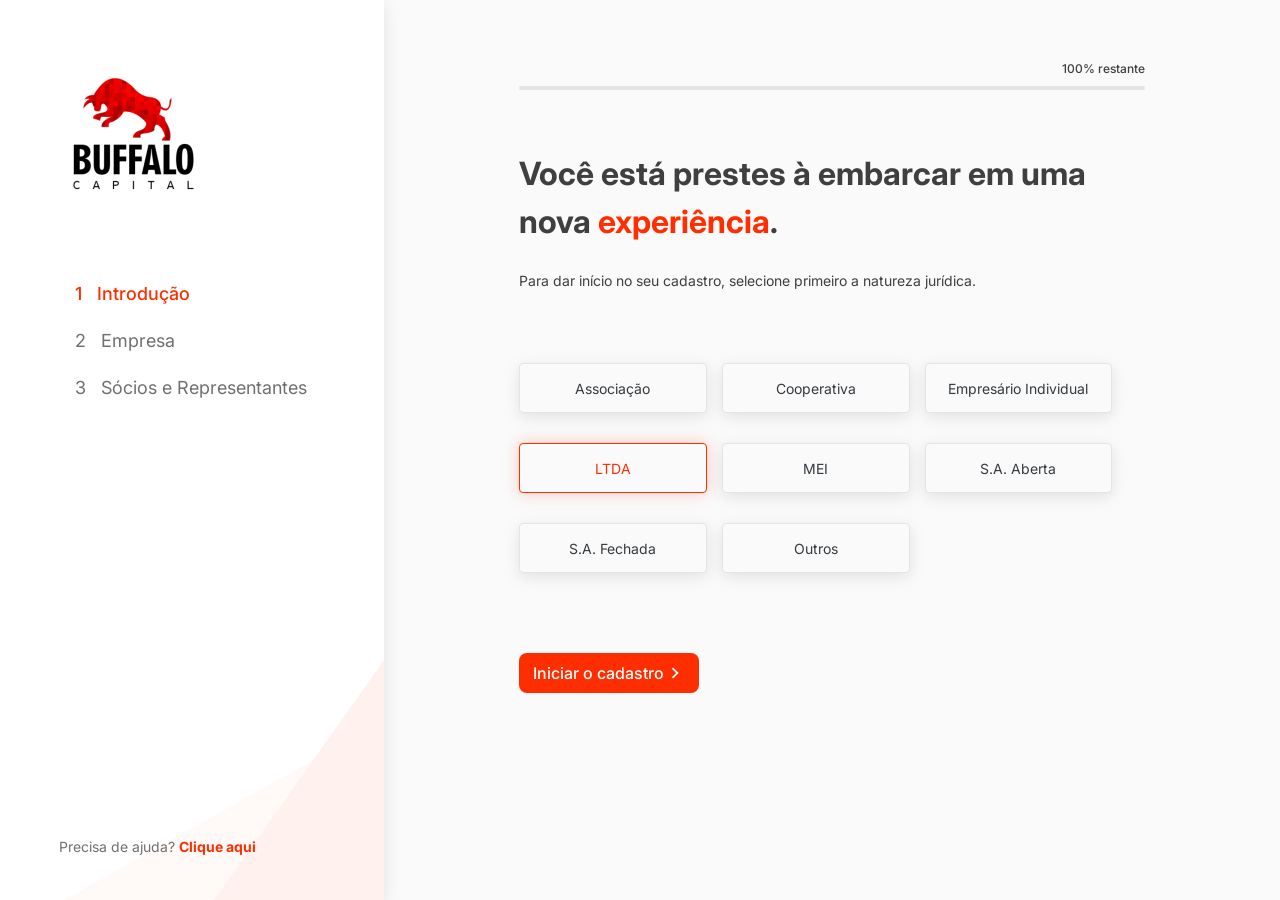
==== commit 36f3534f: "index.html" ====
--- a/pagina1/index.html
+++ b/pagina1/index.html
@@ -2,10 +2,7 @@
     <title>Buffalo Capital - Onboarding</title>
     <meta charset="utf-8">
 <script crossorigin="" src="js/rollbar.min.js" async=""></script><script type="text/javascript">window.NREUM||(NREUM={});NREUM.info={"beacon":"bam.nr-data.net","errorBeacon":"bam.nr-data.net","licenseKey":"NRJS-78ba5592b2bfce45919","applicationID":"527189387","transactionName":"IVlXFkpaWVpUE0xdCgBZWBBcXFtRQk4VAEsSV14HSxpZU1YAD20KA0JMEF0=","queueTime":0,"applicationTime":49,"agent":""}</script>
-<script type="text/javascript">(window.NREUM||(NREUM={})).init={privacy:{cookies_enabled:true},ajax:{deny_list:["bam.nr-data.net"]},distributed_tracing:{enabled:true}};(window.NREUM||(NREUM={})).loader_config={agentID:"527189916",accountID:"2845118",trustKey:"2845118",xpid:"Vg4DVFdSABAFVlZTDwgEXlM=",licenseKey:"NRJS-78ba5592b2bfce45919",applicationID:"527189387"};;/*! For license information please see nr-loader-spa-1.281.0.min.js.LICENSE.txt */
-(()=>{var e,t,r={8122:(e,t,r)=>{"use strict";r.d(t,{a:()=>i});var n=r(944);function i(e,t){try{if(!e||"object"!=typeof e)return(0,n.R)(3);if(!t||"object"!=typeof t)return(0,n.R)(4);const r=Object.create(Object.getPrototypeOf(t),Object.getOwnPropertyDescriptors(t)),o=0===Object.keys(r).length?e:r;for(let a in o)if(void 0!==e[a])try{if(null===e[a]){r[a]=null;continue}Array.isArray(e[a])&&Array.isArray(t[a])?r[a]=Array.from(new Set([...e[a],...t[a]])):"object"==typeof e[a]&&"object"==typeof t[a]?r[a]=i(e[a],t[a]):r[a]=e[a]}catch(e){(0,n.R)(1,e)}return r}catch(e){(0,n.R)(2,e)}}},2555:(e,t,r)=>{"use strict";r.d(t,{Vp:()=>c,fn:()=>s,x1:()=>u});var n=r(384),i=r(8122);const o={beacon:n.NT.beacon,errorBeacon:n.NT.errorBeacon,licenseKey:void 0,applicationID:void 0,sa:void 0,queueTime:void 0,applicationTime:void 0,ttGuid:void 0,user:void 0,account:void 0,product:void 0,extra:void 0,jsAttributes:{},userAttributes:void 0,atts:void 0,transactionName:void 0,tNamePlain:void 0},a={};function s(e){try{const t=c(e);return!!t.licenseKey&&!!t.errorBeacon&&!!t.applicationID}catch(e){return!1}}function c(e){if(!e)throw new Error("All info objects require an agent identifier!");if(!a[e])throw new Error("Info for ".concat(e," was never set"));return a[e]}function u(e,t){if(!e)throw new Error("All info objects require an agent identifier!");a[e]=(0,i.a)(t,o);const r=(0,n.nY)(e);r&&(r.info=a[e])}},9417:(e,t,r)=>{"use strict";r.d(t,{D0:()=>p,gD:()=>m,xN:()=>g});var n=r(3333),i=r(993);const o=e=>{if(!e||"string"!=typeof e)return!1;try{document.createDocumentFragment().querySelector(e)}catch{return!1}return!0};var a=r(2614),s=r(944),c=r(384),u=r(8122);const d="[data-nr-mask]",l=()=>{const e={feature_flags:[],experimental:{marks:!1,measures:!1,resources:!1},mask_selector:"*",block_selector:"[data-nr-block]",mask_input_options:{color:!1,date:!1,"datetime-local":!1,email:!1,month:!1,number:!1,range:!1,search:!1,tel:!1,text:!1,time:!1,url:!1,week:!1,textarea:!1,select:!1,password:!0}};return{ajax:{deny_list:void 0,block_internal:!0,enabled:!0,autoStart:!0},distributed_tracing:{enabled:void 0,exclude_newrelic_header:void 0,cors_use_newrelic_header:void 0,cors_use_tracecontext_headers:void 0,allowed_origins:void 0},get feature_flags(){return e.feature_flags},set feature_flags(t){e.feature_flags=t},generic_events:{enabled:!0,autoStart:!0},harvest:{interval:30},jserrors:{enabled:!0,autoStart:!0},logging:{enabled:!0,autoStart:!0,level:i.p_.INFO},metrics:{enabled:!0,autoStart:!0},obfuscate:void 0,page_action:{enabled:!0},page_view_event:{enabled:!0,autoStart:!0},page_view_timing:{enabled:!0,autoStart:!0},performance:{get capture_marks(){return e.feature_flags.includes(n.$v.MARKS)||e.experimental.marks},set capture_marks(t){e.experimental.marks=t},get capture_measures(){return e.feature_flags.includes(n.$v.MEASURES)||e.experimental.measures},set capture_measures(t){e.experimental.measures=t},capture_detail:!0,resources:{get enabled(){return e.feature_flags.includes(n.$v.RESOURCES)||e.experimental.resources},set enabled(t){e.experimental.resources=t},asset_types:[],first_party_domains:[],ignore_newrelic:!0}},privacy:{cookies_enabled:!0},proxy:{assets:void 0,beacon:void 0},session:{expiresMs:a.wk,inactiveMs:a.BB},session_replay:{autoStart:!0,enabled:!1,preload:!1,sampling_rate:10,error_sampling_rate:100,collect_fonts:!1,inline_images:!1,fix_stylesheets:!0,mask_all_inputs:!0,get mask_text_selector(){return e.mask_selector},set mask_text_selector(t){o(t)?e.mask_selector="".concat(t,",").concat(d):""===t||null===t?e.mask_selector=d:(0,s.R)(5,t)},get block_class(){return"nr-block"},get ignore_class(){return"nr-ignore"},get mask_text_class(){return"nr-mask"},get block_selector(){return e.block_selector},set block_selector(t){o(t)?e.block_selector+=",".concat(t):""!==t&&(0,s.R)(6,t)},get mask_input_options(){return e.mask_input_options},set mask_input_options(t){t&&"object"==typeof t?e.mask_input_options={...t,password:!0}:(0,s.R)(7,t)}},session_trace:{enabled:!0,autoStart:!0},soft_navigations:{enabled:!0,autoStart:!0},spa:{enabled:!0,autoStart:!0},ssl:void 0,user_actions:{enabled:!0,elementAttributes:["id","className","tagName","type"]}}},f={},h="All configuration objects require an agent identifier!";function p(e){if(!e)throw new Error(h);if(!f[e])throw new Error("Configuration for ".concat(e," was never set"));return f[e]}function g(e,t){if(!e)throw new Error(h);f[e]=(0,u.a)(t,l());const r=(0,c.nY)(e);r&&(r.init=f[e])}function m(e,t){if(!e)throw new Error(h);var r=p(e);if(r){for(var n=t.split("."),i=0;i<n.length-1;i++)if("object"!=typeof(r=r[n[i]]))return;r=r[n[n.length-1]]}return r}},5603:(e,t,r)=>{"use strict";r.d(t,{a:()=>c,o:()=>s});var n=r(384),i=r(8122);const o={accountID:void 0,trustKey:void 0,agentID:void 0,licenseKey:void 0,applicationID:void 0,xpid:void 0},a={};function s(e){if(!e)throw new Error("All loader-config objects require an agent identifier!");if(!a[e])throw new Error("LoaderConfig for ".concat(e," was never set"));return a[e]}function c(e,t){if(!e)throw new Error("All loader-config objects require an agent identifier!");a[e]=(0,i.a)(t,o);const r=(0,n.nY)(e);r&&(r.loader_config=a[e])}},3371:(e,t,r)=>{"use strict";r.d(t,{V:()=>f,f:()=>l});var n=r(8122),i=r(384),o=r(6154),a=r(9324);let s=0;const c={buildEnv:a.F3,distMethod:a.Xs,version:a.xv,originTime:o.WN},u={customTransaction:void 0,disabled:!1,isolatedBacklog:!1,loaderType:void 0,maxBytes:3e4,onerror:void 0,ptid:void 0,releaseIds:{},appMetadata:{},session:void 0,denyList:void 0,timeKeeper:void 0,obfuscator:void 0,harvester:void 0},d={};function l(e){if(!e)throw new Error("All runtime objects require an agent identifier!");if(!d[e])throw new Error("Runtime for ".concat(e," was never set"));return d[e]}function f(e,t){if(!e)throw new Error("All runtime objects require an agent identifier!");d[e]={...(0,n.a)(t,u),...c},Object.hasOwnProperty.call(d[e],"harvestCount")||Object.defineProperty(d[e],"harvestCount",{get:()=>++s});const r=(0,i.nY)(e);r&&(r.runtime=d[e])}},9324:(e,t,r)=>{"use strict";r.d(t,{F3:()=>i,Xs:()=>o,Yq:()=>a,xv:()=>n});const n="1.281.0",i="PROD",o="CDN",a="^2.0.0-alpha.17"},6154:(e,t,r)=>{"use strict";r.d(t,{A4:()=>s,OF:()=>d,RI:()=>i,WN:()=>h,bv:()=>o,gm:()=>a,lR:()=>f,m:()=>u,mw:()=>c,sb:()=>l});var n=r(1863);const i="undefined"!=typeof window&&!!window.document,o="undefined"!=typeof WorkerGlobalScope&&("undefined"!=typeof self&&self instanceof WorkerGlobalScope&&self.navigator instanceof WorkerNavigator||"undefined"!=typeof globalThis&&globalThis instanceof WorkerGlobalScope&&globalThis.navigator instanceof WorkerNavigator),a=i?window:"undefined"!=typeof WorkerGlobalScope&&("undefined"!=typeof self&&self instanceof WorkerGlobalScope&&self||"undefined"!=typeof globalThis&&globalThis instanceof WorkerGlobalScope&&globalThis),s="complete"===a?.document?.readyState,c=Boolean("hidden"===a?.document?.visibilityState),u=""+a?.location,d=/iPad|iPhone|iPod/.test(a.navigator?.userAgent),l=d&&"undefined"==typeof SharedWorker,f=(()=>{const e=a.navigator?.userAgent?.match(/Firefox[/\s](\d+\.\d+)/);return Array.isArray(e)&&e.length>=2?+e[1]:0})(),h=Date.now()-(0,n.t)()},7295:(e,t,r)=>{"use strict";r.d(t,{Xv:()=>a,gX:()=>i,iW:()=>o});var n=[];function i(e){if(!e||o(e))return!1;if(0===n.length)return!0;for(var t=0;t<n.length;t++){var r=n[t];if("*"===r.hostname)return!1;if(s(r.hostname,e.hostname)&&c(r.pathname,e.pathname))return!1}return!0}function o(e){return void 0===e.hostname}function a(e){if(n=[],e&&e.length)for(var t=0;t<e.length;t++){let r=e[t];if(!r)continue;0===r.indexOf("http://")?r=r.substring(7):0===r.indexOf("https://")&&(r=r.substring(8));const i=r.indexOf("/");let o,a;i>0?(o=r.substring(0,i),a=r.substring(i)):(o=r,a="");let[s]=o.split(":");n.push({hostname:s,pathname:a})}}function s(e,t){return!(e.length>t.length)&&t.indexOf(e)===t.length-e.length}function c(e,t){return 0===e.indexOf("/")&&(e=e.substring(1)),0===t.indexOf("/")&&(t=t.substring(1)),""===e||e===t}},1687:(e,t,r)=>{"use strict";r.d(t,{Ak:()=>c,Ze:()=>l,x3:()=>u});var n=r(7836),i=r(3606),o=r(860),a=r(2646);const s={};function c(e,t){const r={staged:!1,priority:o.P3[t]||0};d(e),s[e].get(t)||s[e].set(t,r)}function u(e,t){e&&s[e]&&(s[e].get(t)&&s[e].delete(t),h(e,t,!1),s[e].size&&f(e))}function d(e){if(!e)throw new Error("agentIdentifier required");s[e]||(s[e]=new Map)}function l(e="",t="feature",r=!1){if(d(e),!e||!s[e].get(t)||r)return h(e,t);s[e].get(t).staged=!0,f(e)}function f(e){const t=Array.from(s[e]);t.every((([e,t])=>t.staged))&&(t.sort(((e,t)=>e[1].priority-t[1].priority)),t.forEach((([t])=>{s[e].delete(t),h(e,t)})))}function h(e,t,r=!0){const o=e?n.ee.get(e):n.ee,s=i.i.handlers;if(!o.aborted&&o.backlog&&s){if(r){const e=o.backlog[t],r=s[t];if(r){for(let t=0;e&&t<e.length;++t)p(e[t],r);Object.entries(r).forEach((([e,t])=>{Object.values(t||{}).forEach((t=>{t[0]?.on&&t[0]?.context()instanceof a.y&&t[0].on(e,t[1])}))}))}}o.isolatedBacklog||delete s[t],o.backlog[t]=null,o.emit("drain-"+t,[])}}function p(e,t){var r=e[1];Object.values(t[r]||{}).forEach((t=>{var r=e[0];if(t[0]===r){var n=t[1],i=e[3],o=e[2];n.apply(i,o)}}))}},7836:(e,t,r)=>{"use strict";r.d(t,{P:()=>c,ee:()=>u});var n=r(384),i=r(8990),o=r(3371),a=r(2646),s=r(5607);const c="nr@context:".concat(s.W),u=function e(t,r){var n={},s={},d={},l=!1;try{l=16===r.length&&(0,o.f)(r).isolatedBacklog}catch(e){}var f={on:p,addEventListener:p,removeEventListener:function(e,t){var r=n[e];if(!r)return;for(var i=0;i<r.length;i++)r[i]===t&&r.splice(i,1)},emit:function(e,r,n,i,o){!1!==o&&(o=!0);if(u.aborted&&!i)return;t&&o&&t.emit(e,r,n);for(var a=h(n),c=g(e),d=c.length,l=0;l<d;l++)c[l].apply(a,r);var p=v()[s[e]];p&&p.push([f,e,r,a]);return a},get:m,listeners:g,context:h,buffer:function(e,t){const r=v();if(t=t||"feature",f.aborted)return;Object.entries(e||{}).forEach((([e,n])=>{s[n]=t,t in r||(r[t]=[])}))},abort:function(){f._aborted=!0,Object.keys(f.backlog).forEach((e=>{delete f.backlog[e]}))},isBuffering:function(e){return!!v()[s[e]]},debugId:r,backlog:l?{}:t&&"object"==typeof t.backlog?t.backlog:{},isolatedBacklog:l};return Object.defineProperty(f,"aborted",{get:()=>{let e=f._aborted||!1;return e||(t&&(e=t.aborted),e)}}),f;function h(e){return e&&e instanceof a.y?e:e?(0,i.I)(e,c,(()=>new a.y(c))):new a.y(c)}function p(e,t){n[e]=g(e).concat(t)}function g(e){return n[e]||[]}function m(t){return d[t]=d[t]||e(f,t)}function v(){return f.backlog}}(void 0,"globalEE"),d=(0,n.Zm)();d.ee||(d.ee=u)},2646:(e,t,r)=>{"use strict";r.d(t,{y:()=>n});class n{constructor(e){this.contextId=e}}},9908:(e,t,r)=>{"use strict";r.d(t,{d:()=>n,p:()=>i});var n=r(7836).ee.get("handle");function i(e,t,r,i,o){o?(o.buffer([e],i),o.emit(e,t,r)):(n.buffer([e],i),n.emit(e,t,r))}},3606:(e,t,r)=>{"use strict";r.d(t,{i:()=>o});var n=r(9908);o.on=a;var i=o.handlers={};function o(e,t,r,o){a(o||n.d,i,e,t,r)}function a(e,t,r,i,o){o||(o="feature"),e||(e=n.d);var a=t[o]=t[o]||{};(a[r]=a[r]||[]).push([e,i])}},3878:(e,t,r)=>{"use strict";function n(e,t){return{capture:e,passive:!1,signal:t}}function i(e,t,r=!1,i){window.addEventListener(e,t,n(r,i))}function o(e,t,r=!1,i){document.addEventListener(e,t,n(r,i))}r.d(t,{DD:()=>o,jT:()=>n,sp:()=>i})},5607:(e,t,r)=>{"use strict";r.d(t,{W:()=>n});const n=(0,r(9566).bz)()},9566:(e,t,r)=>{"use strict";r.d(t,{LA:()=>s,ZF:()=>c,bz:()=>a,el:()=>u});var n=r(6154);const i="xxxxxxxx-xxxx-4xxx-yxxx-xxxxxxxxxxxx";function o(e,t){return e?15&e[t]:16*Math.random()|0}function a(){const e=n.gm?.crypto||n.gm?.msCrypto;let t,r=0;return e&&e.getRandomValues&&(t=e.getRandomValues(new Uint8Array(30))),i.split("").map((e=>"x"===e?o(t,r++).toString(16):"y"===e?(3&o()|8).toString(16):e)).join("")}function s(e){const t=n.gm?.crypto||n.gm?.msCrypto;let r,i=0;t&&t.getRandomValues&&(r=t.getRandomValues(new Uint8Array(e)));const a=[];for(var s=0;s<e;s++)a.push(o(r,i++).toString(16));return a.join("")}function c(){return s(16)}function u(){return s(32)}},2614:(e,t,r)=>{"use strict";r.d(t,{BB:()=>a,H3:()=>n,g:()=>u,iL:()=>c,tS:()=>s,uh:()=>i,wk:()=>o});const n="NRBA",i="SESSION",o=144e5,a=18e5,s={STARTED:"session-started",PAUSE:"session-pause",RESET:"session-reset",RESUME:"session-resume",UPDATE:"session-update"},c={SAME_TAB:"same-tab",CROSS_TAB:"cross-tab"},u={OFF:0,FULL:1,ERROR:2}},1863:(e,t,r)=>{"use strict";function n(){return Math.floor(performance.now())}r.d(t,{t:()=>n})},7485:(e,t,r)=>{"use strict";r.d(t,{D:()=>i});var n=r(6154);function i(e){if(0===(e||"").indexOf("data:"))return{protocol:"data"};try{const t=new URL(e,location.href),r={port:t.port,hostname:t.hostname,pathname:t.pathname,search:t.search,protocol:t.protocol.slice(0,t.protocol.indexOf(":")),sameOrigin:t.protocol===n.gm?.location?.protocol&&t.host===n.gm?.location?.host};return r.port&&""!==r.port||("http:"===t.protocol&&(r.port="80"),"https:"===t.protocol&&(r.port="443")),r.pathname&&""!==r.pathname?r.pathname.startsWith("/")||(r.pathname="/".concat(r.pathname)):r.pathname="/",r}catch(e){return{}}}},944:(e,t,r)=>{"use strict";function n(e,t){"function"==typeof console.debug&&console.debug("New Relic Warning: https://github.com/newrelic/newrelic-browser-agent/blob/main/docs/warning-codes.md#".concat(e),t)}r.d(t,{R:()=>n})},5284:(e,t,r)=>{"use strict";r.d(t,{t:()=>c,B:()=>s});var n=r(7836),i=r(6154);const o="newrelic";const a=new Set,s={};function c(e,t){const r=n.ee.get(t);s[t]??={},e&&"object"==typeof e&&(a.has(t)||(r.emit("rumresp",[e]),s[t]=e,a.add(t),function(e={}){try{i.gm.dispatchEvent(new CustomEvent(o,{detail:e}))}catch(e){}}({loaded:!0})))}},8990:(e,t,r)=>{"use strict";r.d(t,{I:()=>i});var n=Object.prototype.hasOwnProperty;function i(e,t,r){if(n.call(e,t))return e[t];var i=r();if(Object.defineProperty&&Object.keys)try{return Object.defineProperty(e,t,{value:i,writable:!0,enumerable:!1}),i}catch(e){}return e[t]=i,i}},6389:(e,t,r)=>{"use strict";function n(e,t=500,r={}){const n=r?.leading||!1;let i;return(...r)=>{n&&void 0===i&&(e.apply(this,r),i=setTimeout((()=>{i=clearTimeout(i)}),t)),n||(clearTimeout(i),i=setTimeout((()=>{e.apply(this,r)}),t))}}function i(e){let t=!1;return(...r)=>{t||(t=!0,e.apply(this,r))}}r.d(t,{J:()=>i,s:()=>n})},3304:(e,t,r)=>{"use strict";r.d(t,{A:()=>o});var n=r(7836);const i=()=>{const e=new WeakSet;return(t,r)=>{if("object"==typeof r&&null!==r){if(e.has(r))return;e.add(r)}return r}};function o(e){try{return JSON.stringify(e,i())??""}catch(e){try{n.ee.emit("internal-error",[e])}catch(e){}return""}}},5289:(e,t,r)=>{"use strict";r.d(t,{GG:()=>o,sB:()=>a});var n=r(3878);function i(){return"undefined"==typeof document||"complete"===document.readyState}function o(e,t){if(i())return e();(0,n.sp)("load",e,t)}function a(e){if(i())return e();(0,n.DD)("DOMContentLoaded",e)}},384:(e,t,r)=>{"use strict";r.d(t,{NT:()=>o,US:()=>d,Zm:()=>a,bQ:()=>c,dV:()=>s,nY:()=>u,pV:()=>l});var n=r(6154),i=r(1863);const o={beacon:"bam.nr-data.net",errorBeacon:"bam.nr-data.net"};function a(){return n.gm.NREUM||(n.gm.NREUM={}),void 0===n.gm.newrelic&&(n.gm.newrelic=n.gm.NREUM),n.gm.NREUM}function s(){let e=a();return e.o||(e.o={ST:n.gm.setTimeout,SI:n.gm.setImmediate,CT:n.gm.clearTimeout,XHR:n.gm.XMLHttpRequest,REQ:n.gm.Request,EV:n.gm.Event,PR:n.gm.Promise,MO:n.gm.MutationObserver,FETCH:n.gm.fetch,WS:n.gm.WebSocket}),e}function c(e,t){let r=a();r.initializedAgents??={},t.initializedAt={ms:(0,i.t)(),date:new Date},r.initializedAgents[e]=t}function u(e){let t=a();return t.initializedAgents?.[e]}function d(e,t){a()[e]=t}function l(){return function(){let e=a();const t=e.info||{};e.info={beacon:o.beacon,errorBeacon:o.errorBeacon,...t}}(),function(){let e=a();const t=e.init||{};e.init={...t}}(),s(),function(){let e=a();const t=e.loader_config||{};e.loader_config={...t}}(),a()}},2843:(e,t,r)=>{"use strict";r.d(t,{u:()=>i});var n=r(3878);function i(e,t=!1,r,i){(0,n.DD)("visibilitychange",(function(){if(t)return void("hidden"===document.visibilityState&&e());e(document.visibilityState)}),r,i)}},8139:(e,t,r)=>{"use strict";r.d(t,{u:()=>f});var n=r(7836),i=r(3434),o=r(8990),a=r(6154);const s={},c=a.gm.XMLHttpRequest,u="addEventListener",d="removeEventListener",l="nr@wrapped:".concat(n.P);function f(e){var t=function(e){return(e||n.ee).get("events")}(e);if(s[t.debugId]++)return t;s[t.debugId]=1;var r=(0,i.YM)(t,!0);function f(e){r.inPlace(e,[u,d],"-",p)}function p(e,t){return e[1]}return"getPrototypeOf"in Object&&(a.RI&&h(document,f),c&&h(c.prototype,f),h(a.gm,f)),t.on(u+"-start",(function(e,t){var n=e[1];if(null!==n&&("function"==typeof n||"object"==typeof n)){var i=(0,o.I)(n,l,(function(){var e={object:function(){if("function"!=typeof n.handleEvent)return;return n.handleEvent.apply(n,arguments)},function:n}[typeof n];return e?r(e,"fn-",null,e.name||"anonymous"):n}));this.wrapped=e[1]=i}})),t.on(d+"-start",(function(e){e[1]=this.wrapped||e[1]})),t}function h(e,t,...r){let n=e;for(;"object"==typeof n&&!Object.prototype.hasOwnProperty.call(n,u);)n=Object.getPrototypeOf(n);n&&t(n,...r)}},3434:(e,t,r)=>{"use strict";r.d(t,{Jt:()=>o,YM:()=>c});var n=r(7836),i=r(5607);const o="nr@original:".concat(i.W);var a=Object.prototype.hasOwnProperty,s=!1;function c(e,t){return e||(e=n.ee),r.inPlace=function(e,t,n,i,o){n||(n="");const a="-"===n.charAt(0);for(let s=0;s<t.length;s++){const c=t[s],u=e[c];d(u)||(e[c]=r(u,a?c+n:n,i,c,o))}},r.flag=o,r;function r(t,r,n,s,c){return d(t)?t:(r||(r=""),nrWrapper[o]=t,function(e,t,r){if(Object.defineProperty&&Object.keys)try{return Object.keys(e).forEach((function(r){Object.defineProperty(t,r,{get:function(){return e[r]},set:function(t){return e[r]=t,t}})})),t}catch(e){u([e],r)}for(var n in e)a.call(e,n)&&(t[n]=e[n])}(t,nrWrapper,e),nrWrapper);function nrWrapper(){var o,a,d,l;try{a=this,o=[...arguments],d="function"==typeof n?n(o,a):n||{}}catch(t){u([t,"",[o,a,s],d],e)}i(r+"start",[o,a,s],d,c);try{return l=t.apply(a,o)}catch(e){throw i(r+"err",[o,a,e],d,c),e}finally{i(r+"end",[o,a,l],d,c)}}}function i(r,n,i,o){if(!s||t){var a=s;s=!0;try{e.emit(r,n,i,t,o)}catch(t){u([t,r,n,i],e)}s=a}}}function u(e,t){t||(t=n.ee);try{t.emit("internal-error",e)}catch(e){}}function d(e){return!(e&&"function"==typeof e&&e.apply&&!e[o])}},9300:(e,t,r)=>{"use strict";r.d(t,{T:()=>n});const n=r(860).K7.ajax},3333:(e,t,r)=>{"use strict";r.d(t,{$v:()=>u,TZ:()=>n,Zp:()=>i,kd:()=>c,mq:()=>s,nf:()=>a,qN:()=>o});const n=r(860).K7.genericEvents,i=["auxclick","click","copy","keydown","paste","scrollend"],o=["focus","blur"],a=4,s=1e3,c=["PageAction","UserAction","BrowserPerformance"],u={MARKS:"experimental.marks",MEASURES:"experimental.measures",RESOURCES:"experimental.resources"}},6774:(e,t,r)=>{"use strict";r.d(t,{T:()=>n});const n=r(860).K7.jserrors},993:(e,t,r)=>{"use strict";r.d(t,{ET:()=>o,TZ:()=>a,p_:()=>i});var n=r(860);const i={ERROR:"ERROR",WARN:"WARN",INFO:"INFO",DEBUG:"DEBUG",TRACE:"TRACE"},o="log",a=n.K7.logging},3785:(e,t,r)=>{"use strict";r.d(t,{R:()=>c,b:()=>u});var n=r(9908),i=r(1863),o=r(860),a=r(3969),s=r(993);function c(e,t,r={},c=s.p_.INFO){(0,n.p)(a.xV,["API/logging/".concat(c.toLowerCase(),"/called")],void 0,o.K7.metrics,e),(0,n.p)(s.ET,[(0,i.t)(),t,r,c],void 0,o.K7.logging,e)}function u(e){return"string"==typeof e&&Object.values(s.p_).some((t=>t===e.toUpperCase().trim()))}},3969:(e,t,r)=>{"use strict";r.d(t,{TZ:()=>n,XG:()=>s,rs:()=>i,xV:()=>a,z_:()=>o});const n=r(860).K7.metrics,i="sm",o="cm",a="storeSupportabilityMetrics",s="storeEventMetrics"},6630:(e,t,r)=>{"use strict";r.d(t,{T:()=>n});const n=r(860).K7.pageViewEvent},782:(e,t,r)=>{"use strict";r.d(t,{T:()=>n});const n=r(860).K7.pageViewTiming},6344:(e,t,r)=>{"use strict";r.d(t,{BB:()=>d,G4:()=>o,Qb:()=>l,TZ:()=>i,Ug:()=>a,_s:()=>s,bc:()=>u,yP:()=>c});var n=r(2614);const i=r(860).K7.sessionReplay,o={RECORD:"recordReplay",PAUSE:"pauseReplay",REPLAY_RUNNING:"replayRunning",ERROR_DURING_REPLAY:"errorDuringReplay"},a=.12,s={DomContentLoaded:0,Load:1,FullSnapshot:2,IncrementalSnapshot:3,Meta:4,Custom:5},c={[n.g.ERROR]:15e3,[n.g.FULL]:3e5,[n.g.OFF]:0},u={RESET:{message:"Session was reset",sm:"Reset"},IMPORT:{message:"Recorder failed to import",sm:"Import"},TOO_MANY:{message:"429: Too Many Requests",sm:"Too-Many"},TOO_BIG:{message:"Payload was too large",sm:"Too-Big"},CROSS_TAB:{message:"Session Entity was set to OFF on another tab",sm:"Cross-Tab"},ENTITLEMENTS:{message:"Session Replay is not allowed and will not be started",sm:"Entitlement"}},d=5e3,l={API:"api"}},5270:(e,t,r)=>{"use strict";r.d(t,{Aw:()=>c,CT:()=>u,SR:()=>s});var n=r(384),i=r(9417),o=r(7767),a=r(6154);function s(e){return!!(0,n.dV)().o.MO&&(0,o.V)(e)&&!0===(0,i.gD)(e,"session_trace.enabled")}function c(e){return!0===(0,i.gD)(e,"session_replay.preload")&&s(e)}function u(e,t){const r=t.correctAbsoluteTimestamp(e);return{originalTimestamp:e,correctedTimestamp:r,timestampDiff:e-r,originTime:a.WN,correctedOriginTime:t.correctedOriginTime,originTimeDiff:Math.floor(a.WN-t.correctedOriginTime)}}},3738:(e,t,r)=>{"use strict";r.d(t,{He:()=>i,Kp:()=>s,Lc:()=>u,Rz:()=>d,TZ:()=>n,bD:()=>o,d3:()=>a,jx:()=>l,uP:()=>c});const n=r(860).K7.sessionTrace,i="bstResource",o="resource",a="-start",s="-end",c="fn"+a,u="fn"+s,d="pushState",l=1e3},3962:(e,t,r)=>{"use strict";r.d(t,{AM:()=>o,O2:()=>c,Qu:()=>u,TZ:()=>s,ih:()=>d,pP:()=>a,tC:()=>i});var n=r(860);const i=["click","keydown","submit","popstate"],o="api",a="initialPageLoad",s=n.K7.softNav,c={INITIAL_PAGE_LOAD:"",ROUTE_CHANGE:1,UNSPECIFIED:2},u={INTERACTION:1,AJAX:2,CUSTOM_END:3,CUSTOM_TRACER:4},d={IP:"in progress",FIN:"finished",CAN:"cancelled"}},7378:(e,t,r)=>{"use strict";r.d(t,{$p:()=>x,BR:()=>b,Kp:()=>R,L3:()=>y,Lc:()=>c,NC:()=>o,SG:()=>d,TZ:()=>i,U6:()=>p,UT:()=>m,d3:()=>w,dT:()=>f,e5:()=>T,gx:()=>v,l9:()=>l,oW:()=>h,op:()=>g,rw:()=>u,tH:()=>A,uP:()=>s,wW:()=>E,xq:()=>a});var n=r(384);const i=r(860).K7.spa,o=["click","submit","keypress","keydown","keyup","change"],a=999,s="fn-start",c="fn-end",u="cb-start",d="api-ixn-",l="remaining",f="interaction",h="spaNode",p="jsonpNode",g="fetch-start",m="fetch-done",v="fetch-body-",b="jsonp-end",y=(0,n.dV)().o.ST,w="-start",R="-end",x="-body",E="cb"+R,T="jsTime",A="fetch"},4234:(e,t,r)=>{"use strict";r.d(t,{W:()=>o});var n=r(7836),i=r(1687);class o{constructor(e,t){this.agentIdentifier=e,this.ee=n.ee.get(e),this.featureName=t,this.blocked=!1}deregisterDrain(){(0,i.x3)(this.agentIdentifier,this.featureName)}}},7767:(e,t,r)=>{"use strict";r.d(t,{V:()=>o});var n=r(9417),i=r(6154);const o=e=>i.RI&&!0===(0,n.gD)(e,"privacy.cookies_enabled")},425:(e,t,r)=>{"use strict";r.d(t,{j:()=>j});var n=r(860),i=r(2555),o=r(3371),a=r(9908),s=r(7836),c=r(1687),u=r(5289),d=r(6154),l=r(944),f=r(3969),h=r(384),p=r(6344);const g=["setErrorHandler","finished","addToTrace","addRelease","recordCustomEvent","addPageAction","setCurrentRouteName","setPageViewName","setCustomAttribute","interaction","noticeError","setUserId","setApplicationVersion","start",p.G4.RECORD,p.G4.PAUSE,"log","wrapLogger"],m=["setErrorHandler","finished","addToTrace","addRelease"];var v=r(1863),b=r(2614),y=r(993),w=r(3785),R=r(2646),x=r(3434);const E=new Map;function T(e,t,r,n){if("object"!=typeof t||!t||"string"!=typeof r||!r||"function"!=typeof t[r])return(0,l.R)(29);const i=function(e){return(e||s.ee).get("logger")}(e),o=(0,x.YM)(i),a=new R.y(s.P);a.level=n.level,a.customAttributes=n.customAttributes;const c=t[r]?.[x.Jt]||t[r];return E.set(c,a),o.inPlace(t,[r],"wrap-logger-",(()=>E.get(c))),i}function A(){const e=(0,h.pV)();g.forEach((t=>{e[t]=(...r)=>function(t,...r){let n=[];return Object.values(e.initializedAgents).forEach((e=>{e&&e.api?e.exposed&&e.api[t]&&n.push(e.api[t](...r)):(0,l.R)(38,t)})),n.length>1?n:n[0]}(t,...r)}))}const S={};var N=r(9417),_=r(5603),O=r(5284);const I=e=>{const t=e.startsWith("http");e+="/",r.p=t?e:"https://"+e};let P=!1;function j(e,t={},g,R){let{init:x,info:E,loader_config:j,runtime:C={},exposed:k=!0}=t;C.loaderType=g;const L=(0,h.pV)();E||(x=L.init,E=L.info,j=L.loader_config),(0,N.xN)(e.agentIdentifier,x||{}),(0,_.a)(e.agentIdentifier,j||{}),E.jsAttributes??={},d.bv&&(E.jsAttributes.isWorker=!0),(0,i.x1)(e.agentIdentifier,E);const H=(0,N.D0)(e.agentIdentifier),M=[E.beacon,E.errorBeacon];P||(H.proxy.assets&&(I(H.proxy.assets),M.push(H.proxy.assets)),H.proxy.beacon&&M.push(H.proxy.beacon),A(),(0,h.US)("activatedFeatures",O.B),e.runSoftNavOverSpa&&=!0===H.soft_navigations.enabled&&H.feature_flags.includes("soft_nav")),C.denyList=[...H.ajax.deny_list||[],...H.ajax.block_internal?M:[]],C.ptid=e.agentIdentifier,(0,o.V)(e.agentIdentifier,C),e.ee=s.ee.get(e.agentIdentifier),void 0===e.api&&(e.api=function(e,t,h=!1){t||(0,c.Ak)(e,"api");const g={};var R=s.ee.get(e),x=R.get("tracer");S[e]=b.g.OFF,R.on(p.G4.REPLAY_RUNNING,(t=>{S[e]=t}));var E="api-",A=E+"ixn-";function N(t,r,n,o){const a=(0,i.Vp)(e);return null===r?delete a.jsAttributes[t]:(0,i.x1)(e,{...a,jsAttributes:{...a.jsAttributes,[t]:r}}),I(E,n,!0,o||null===r?"session":void 0)(t,r)}function _(){}g.log=function(e,{customAttributes:t={},level:r=y.p_.INFO}={}){(0,a.p)(f.xV,["API/log/called"],void 0,n.K7.metrics,R),(0,w.R)(R,e,t,r)},g.wrapLogger=(e,t,{customAttributes:r={},level:i=y.p_.INFO}={})=>{(0,a.p)(f.xV,["API/wrapLogger/called"],void 0,n.K7.metrics,R),T(R,e,t,{customAttributes:r,level:i})},m.forEach((e=>{g[e]=I(E,e,!0,"api")})),g.addPageAction=I(E,"addPageAction",!0,n.K7.genericEvents),g.recordCustomEvent=I(E,"recordCustomEvent",!0,n.K7.genericEvents),g.setPageViewName=function(t,r){if("string"==typeof t)return"/"!==t.charAt(0)&&(t="/"+t),(0,o.f)(e).customTransaction=(r||"http://custom.transaction")+t,I(E,"setPageViewName",!0)()},g.setCustomAttribute=function(e,t,r=!1){if("string"==typeof e){if(["string","number","boolean"].includes(typeof t)||null===t)return N(e,t,"setCustomAttribute",r);(0,l.R)(40,typeof t)}else(0,l.R)(39,typeof e)},g.setUserId=function(e){if("string"==typeof e||null===e)return N("enduser.id",e,"setUserId",!0);(0,l.R)(41,typeof e)},g.setApplicationVersion=function(e){if("string"==typeof e||null===e)return N("application.version",e,"setApplicationVersion",!1);(0,l.R)(42,typeof e)},g.start=()=>{try{(0,a.p)(f.xV,["API/start/called"],void 0,n.K7.metrics,R),R.emit("manual-start-all")}catch(e){(0,l.R)(23,e)}},g[p.G4.RECORD]=function(){(0,a.p)(f.xV,["API/recordReplay/called"],void 0,n.K7.metrics,R),(0,a.p)(p.G4.RECORD,[],void 0,n.K7.sessionReplay,R)},g[p.G4.PAUSE]=function(){(0,a.p)(f.xV,["API/pauseReplay/called"],void 0,n.K7.metrics,R),(0,a.p)(p.G4.PAUSE,[],void 0,n.K7.sessionReplay,R)},g.interaction=function(e){return(new _).get("object"==typeof e?e:{})};const O=_.prototype={createTracer:function(e,t){var r={},i=this,o="function"==typeof t;return(0,a.p)(f.xV,["API/createTracer/called"],void 0,n.K7.metrics,R),h||(0,a.p)(A+"tracer",[(0,v.t)(),e,r],i,n.K7.spa,R),function(){if(x.emit((o?"":"no-")+"fn-start",[(0,v.t)(),i,o],r),o)try{return t.apply(this,arguments)}catch(e){const t="string"==typeof e?new Error(e):e;throw x.emit("fn-err",[arguments,this,t],r),t}finally{x.emit("fn-end",[(0,v.t)()],r)}}}};function I(e,t,r,i){return function(){return(0,a.p)(f.xV,["API/"+t+"/called"],void 0,n.K7.metrics,R),i&&(0,a.p)(e+t,[r?(0,v.t)():performance.now(),...arguments],r?null:this,i,R),r?void 0:this}}function P(){r.e(478).then(r.bind(r,8778)).then((({setAPI:t})=>{t(e),(0,c.Ze)(e,"api")})).catch((e=>{(0,l.R)(27,e),R.abort()}))}return["actionText","setName","setAttribute","save","ignore","onEnd","getContext","end","get"].forEach((e=>{O[e]=I(A,e,void 0,h?n.K7.softNav:n.K7.spa)})),g.setCurrentRouteName=h?I(A,"routeName",void 0,n.K7.softNav):I(E,"routeName",!0,n.K7.spa),g.noticeError=function(t,r){"string"==typeof t&&(t=new Error(t)),(0,a.p)(f.xV,["API/noticeError/called"],void 0,n.K7.metrics,R),(0,a.p)("err",[t,(0,v.t)(),!1,r,!!S[e]],void 0,n.K7.jserrors,R)},d.RI?(0,u.GG)((()=>P()),!0):P(),g}(e.agentIdentifier,R,e.runSoftNavOverSpa)),void 0===e.exposed&&(e.exposed=k),P=!0}},8374:(e,t,r)=>{r.nc=(()=>{try{return document?.currentScript?.nonce}catch(e){}return""})()},860:(e,t,r)=>{"use strict";r.d(t,{$J:()=>u,K7:()=>s,P3:()=>c,XX:()=>i,qY:()=>n,v4:()=>a});const n="events",i="jserrors",o="browser/blobs",a="rum",s={ajax:"ajax",genericEvents:"generic_events",jserrors:i,logging:"logging",metrics:"metrics",pageAction:"page_action",pageViewEvent:"page_view_event",pageViewTiming:"page_view_timing",sessionReplay:"session_replay",sessionTrace:"session_trace",softNav:"soft_navigations",spa:"spa"},c={[s.pageViewEvent]:1,[s.pageViewTiming]:2,[s.metrics]:3,[s.jserrors]:4,[s.spa]:5,[s.ajax]:6,[s.sessionTrace]:7,[s.softNav]:8,[s.sessionReplay]:9,[s.logging]:10,[s.genericEvents]:11},u={[s.pageViewEvent]:a,[s.pageViewTiming]:n,[s.ajax]:n,[s.spa]:n,[s.softNav]:n,[s.metrics]:i,[s.jserrors]:i,[s.sessionTrace]:o,[s.sessionReplay]:o,[s.logging]:"browser/logs",[s.genericEvents]:"ins"}}},n={};function i(e){var t=n[e];if(void 0!==t)return t.exports;var o=n[e]={exports:{}};return r[e](o,o.exports,i),o.exports}i.m=r,i.d=(e,t)=>{for(var r in t)i.o(t,r)&&!i.o(e,r)&&Object.defineProperty(e,r,{enumerable:!0,get:t[r]})},i.f={},i.e=e=>Promise.all(Object.keys(i.f).reduce(((t,r)=>(i.f[r](e,t),t)),[])),i.u=e=>({212:"nr-spa-compressor",249:"nr-spa-recorder",478:"nr-spa"}[e]+"-1.281.0.min.js"),i.o=(e,t)=>Object.prototype.hasOwnProperty.call(e,t),e={},t="NRBA-1.281.0.PROD:",i.l=(r,n,o,a)=>{if(e[r])e[r].push(n);else{var s,c;if(void 0!==o)for(var u=document.getElementsByTagName("script"),d=0;d<u.length;d++){var l=u[d];if(l.getAttribute("src")==r||l.getAttribute("data-webpack")==t+o){s=l;break}}if(!s){c=!0;var f={478:"sha512-jmvAlmjCn64ans8tLueqHRlBI/iWekylsDWb94A77CG0ukSriVDvgD3dThx+XjUSBBBMYhFn8B1a18fViyBPEQ==",249:"sha512-ICY/ZrcytM/86t5KFy+9OAWVYmNNJy10EBtxoSUGjQWuZx53p/eLo+L8HfrGjvHuRHRnutqLTGSnvNttffJkaA==",212:"sha512-pQSn+X/RfBOvx/49HvlghaiXMLhhDQXTi13n1N2XMpDquWJgs9U0pbqE3RbAnYC9nsdaTu/RVGvneEPv1fpCxA=="};(s=document.createElement("script")).charset="utf-8",s.timeout=120,i.nc&&s.setAttribute("nonce",i.nc),s.setAttribute("data-webpack",t+o),s.src=r,0!==s.src.indexOf(window.location.origin+"/")&&(s.crossOrigin="anonymous"),f[a]&&(s.integrity=f[a])}e[r]=[n];var h=(t,n)=>{s.onerror=s.onload=null,clearTimeout(p);var i=e[r];if(delete e[r],s.parentNode&&s.parentNode.removeChild(s),i&&i.forEach((e=>e(n))),t)return t(n)},p=setTimeout(h.bind(null,void 0,{type:"timeout",target:s}),12e4);s.onerror=h.bind(null,s.onerror),s.onload=h.bind(null,s.onload),c&&document.head.appendChild(s)}},i.r=e=>{"undefined"!=typeof Symbol&&Symbol.toStringTag&&Object.defineProperty(e,Symbol.toStringTag,{value:"Module"}),Object.defineProperty(e,"__esModule",{value:!0})},i.p="https://js-agent.newrelic.com/",(()=>{var e={38:0,788:0};i.f.j=(t,r)=>{var n=i.o(e,t)?e[t]:void 0;if(0!==n)if(n)r.push(n[2]);else{var o=new Promise(((r,i)=>n=e[t]=[r,i]));r.push(n[2]=o);var a=i.p+i.u(t),s=new Error;i.l(a,(r=>{if(i.o(e,t)&&(0!==(n=e[t])&&(e[t]=void 0),n)){var o=r&&("load"===r.type?"missing":r.type),a=r&&r.target&&r.target.src;s.message="Loading chunk "+t+" failed.\n("+o+": "+a+")",s.name="ChunkLoadError",s.type=o,s.request=a,n[1](s)}}),"chunk-"+t,t)}};var t=(t,r)=>{var n,o,[a,s,c]=r,u=0;if(a.some((t=>0!==e[t]))){for(n in s)i.o(s,n)&&(i.m[n]=s[n]);if(c)c(i)}for(t&&t(r);u<a.length;u++)o=a[u],i.o(e,o)&&e[o]&&e[o][0](),e[o]=0},r=self["webpackChunk:NRBA-1.281.0.PROD"]=self["webpackChunk:NRBA-1.281.0.PROD"]||[];r.forEach(t.bind(null,0)),r.push=t.bind(null,r.push.bind(r))})(),(()=>{"use strict";i(8374);var e=i(944),t=i(6344),r=i(9566);class n{agentIdentifier;constructor(){this.agentIdentifier=(0,r.LA)(16)}#e(t,...r){if("function"==typeof this.api?.[t])return this.api[t](...r);(0,e.R)(35,t)}addPageAction(e,t){return this.#e("addPageAction",e,t)}recordCustomEvent(e,t){return this.#e("recordCustomEvent",e,t)}setPageViewName(e,t){return this.#e("setPageViewName",e,t)}setCustomAttribute(e,t,r){return this.#e("setCustomAttribute",e,t,r)}noticeError(e,t){return this.#e("noticeError",e,t)}setUserId(e){return this.#e("setUserId",e)}setApplicationVersion(e){return this.#e("setApplicationVersion",e)}setErrorHandler(e){return this.#e("setErrorHandler",e)}addRelease(e,t){return this.#e("addRelease",e,t)}log(e,t){return this.#e("log",e,t)}}class o extends n{#e(t,...r){if("function"==typeof this.api?.[t])return this.api[t](...r);(0,e.R)(35,t)}start(){return this.#e("start")}finished(e){return this.#e("finished",e)}recordReplay(){return this.#e(t.G4.RECORD)}pauseReplay(){return this.#e(t.G4.PAUSE)}addToTrace(e){return this.#e("addToTrace",e)}setCurrentRouteName(e){return this.#e("setCurrentRouteName",e)}interaction(){return this.#e("interaction")}wrapLogger(e,t,r){return this.#e("wrapLogger",e,t,r)}}var a=i(860),s=i(9417);const c=Object.values(a.K7);function u(e){const t={};return c.forEach((r=>{t[r]=function(e,t){return!0===(0,s.gD)(t,"".concat(e,".enabled"))}(r,e)})),t}var d=i(425);var l=i(1687),f=i(4234),h=i(5289),p=i(6154),g=i(5270),m=i(7767),v=i(6389);class b extends f.W{constructor(e,t,r=!0){super(e.agentIdentifier,t),this.auto=r,this.abortHandler=void 0,this.featAggregate=void 0,this.onAggregateImported=void 0,!1===e.init[this.featureName].autoStart&&(this.auto=!1),this.auto?(0,l.Ak)(e.agentIdentifier,t):this.ee.on("manual-start-all",(0,v.J)((()=>{(0,l.Ak)(e.agentIdentifier,this.featureName),this.auto=!0,this.importAggregator(e)})))}importAggregator(t,r={}){if(this.featAggregate||!this.auto)return;let n;this.onAggregateImported=new Promise((e=>{n=e}));const o=async()=>{let o;try{if((0,m.V)(this.agentIdentifier)){const{setupAgentSession:e}=await i.e(478).then(i.bind(i,6526));o=e(t)}}catch(t){(0,e.R)(20,t),this.ee.emit("internal-error",[t]),this.featureName===a.K7.sessionReplay&&this.abortHandler?.()}try{if(!this.#t(this.featureName,o))return(0,l.Ze)(this.agentIdentifier,this.featureName),void n(!1);const{lazyFeatureLoader:e}=await i.e(478).then(i.bind(i,6103)),{Aggregate:a}=await e(this.featureName,"aggregate");this.featAggregate=new a(t,r),t.runtime.harvester.initializedAggregates.push(this.featAggregate),n(!0)}catch(t){(0,e.R)(34,t),this.abortHandler?.(),(0,l.Ze)(this.agentIdentifier,this.featureName,!0),n(!1),this.ee&&this.ee.abort()}};p.RI?(0,h.GG)((()=>o()),!0):o()}#t(e,t){switch(e){case a.K7.sessionReplay:return(0,g.SR)(this.agentIdentifier)&&!!t;case a.K7.sessionTrace:return!!t;default:return!0}}}var y=i(6630);class w extends b{static featureName=y.T;constructor(e,t=!0){super(e,y.T,t),this.importAggregator(e)}}var R=i(384);var x=i(9908),E=i(2843),T=i(3878),A=i(782),S=i(1863);class N extends b{static featureName=A.T;constructor(e,t=!0){super(e,A.T,t),p.RI&&((0,E.u)((()=>(0,x.p)("docHidden",[(0,S.t)()],void 0,A.T,this.ee)),!0),(0,T.sp)("pagehide",(()=>(0,x.p)("winPagehide",[(0,S.t)()],void 0,A.T,this.ee))),this.importAggregator(e))}}var _=i(3969);class O extends b{static featureName=_.TZ;constructor(e,t=!0){super(e,_.TZ,t),this.importAggregator(e)}}var I=i(6774),P=i(3304);class j{constructor(e,t,r,n,i){this.name="UncaughtError",this.message="string"==typeof e?e:(0,P.A)(e),this.sourceURL=t,this.line=r,this.column=n,this.__newrelic=i}}function C(e){return H(e)?e:new j(void 0!==e?.message?e.message:e,e?.filename||e?.sourceURL,e?.lineno||e?.line,e?.colno||e?.col,e?.__newrelic)}function k(e){const t="Unhandled Promise Rejection";if(!e?.reason)return;if(H(e.reason))try{return e.reason.message=t+": "+e.reason.message,C(e.reason)}catch(t){return C(e.reason)}const r=C(e.reason);return r.message=t+": "+r?.message,r}function L(e){if(e.error instanceof SyntaxError&&!/:\d+$/.test(e.error.stack?.trim())){const t=new j(e.message,e.filename,e.lineno,e.colno,e.error.__newrelic);return t.name=SyntaxError.name,t}return H(e.error)?e.error:C(e)}function H(e){return e instanceof Error&&!!e.stack}class M extends b{static featureName=I.T;#r=!1;constructor(e,r=!0){super(e,I.T,r);try{this.removeOnAbort=new AbortController}catch(e){}this.ee.on("internal-error",((e,t)=>{this.abortHandler&&(0,x.p)("ierr",[C(e),(0,S.t)(),!0,{},this.#r,t],void 0,this.featureName,this.ee)})),this.ee.on(t.G4.REPLAY_RUNNING,(e=>{this.#r=e})),p.gm.addEventListener("unhandledrejection",(e=>{this.abortHandler&&(0,x.p)("err",[k(e),(0,S.t)(),!1,{unhandledPromiseRejection:1},this.#r],void 0,this.featureName,this.ee)}),(0,T.jT)(!1,this.removeOnAbort?.signal)),p.gm.addEventListener("error",(e=>{this.abortHandler&&(0,x.p)("err",[L(e),(0,S.t)(),!1,{},this.#r],void 0,this.featureName,this.ee)}),(0,T.jT)(!1,this.removeOnAbort?.signal)),this.abortHandler=this.#n,this.importAggregator(e)}#n(){this.removeOnAbort?.abort(),this.abortHandler=void 0}}var D=i(8990);let K=1;const U="nr@id";function V(e){const t=typeof e;return!e||"object"!==t&&"function"!==t?-1:e===p.gm?0:(0,D.I)(e,U,(function(){return K++}))}function G(e){if("string"==typeof e&&e.length)return e.length;if("object"==typeof e){if("undefined"!=typeof ArrayBuffer&&e instanceof ArrayBuffer&&e.byteLength)return e.byteLength;if("undefined"!=typeof Blob&&e instanceof Blob&&e.size)return e.size;if(!("undefined"!=typeof FormData&&e instanceof FormData))try{return(0,P.A)(e).length}catch(e){return}}}var F=i(8139),B=i(7836),W=i(3434);const z={},q=["open","send"];function Z(t){var r=t||B.ee;const n=function(e){return(e||B.ee).get("xhr")}(r);if(void 0===p.gm.XMLHttpRequest)return n;if(z[n.debugId]++)return n;z[n.debugId]=1,(0,F.u)(r);var i=(0,W.YM)(n),o=p.gm.XMLHttpRequest,a=p.gm.MutationObserver,s=p.gm.Promise,c=p.gm.setInterval,u="readystatechange",d=["onload","onerror","onabort","onloadstart","onloadend","onprogress","ontimeout"],l=[],f=p.gm.XMLHttpRequest=function(t){const r=new o(t),a=n.context(r);try{n.emit("new-xhr",[r],a),r.addEventListener(u,(s=a,function(){var e=this;e.readyState>3&&!s.resolved&&(s.resolved=!0,n.emit("xhr-resolved",[],e)),i.inPlace(e,d,"fn-",y)}),(0,T.jT)(!1))}catch(t){(0,e.R)(15,t);try{n.emit("internal-error",[t])}catch(e){}}var s;return r};function h(e,t){i.inPlace(t,["onreadystatechange"],"fn-",y)}if(function(e,t){for(var r in e)t[r]=e[r]}(o,f),f.prototype=o.prototype,i.inPlace(f.prototype,q,"-xhr-",y),n.on("send-xhr-start",(function(e,t){h(e,t),function(e){l.push(e),a&&(g?g.then(b):c?c(b):(m=-m,v.data=m))}(t)})),n.on("open-xhr-start",h),a){var g=s&&s.resolve();if(!c&&!s){var m=1,v=document.createTextNode(m);new a(b).observe(v,{characterData:!0})}}else r.on("fn-end",(function(e){e[0]&&e[0].type===u||b()}));function b(){for(var e=0;e<l.length;e++)h(0,l[e]);l.length&&(l=[])}function y(e,t){return t}return n}var Y="fetch-",X=Y+"body-",J=["arrayBuffer","blob","json","text","formData"],Q=p.gm.Request,ee=p.gm.Response,te="prototype";const re={};function ne(e){const t=function(e){return(e||B.ee).get("fetch")}(e);if(!(Q&&ee&&p.gm.fetch))return t;if(re[t.debugId]++)return t;function r(e,r,n){var i=e[r];"function"==typeof i&&(e[r]=function(){var e,r=[...arguments],o={};t.emit(n+"before-start",[r],o),o[B.P]&&o[B.P].dt&&(e=o[B.P].dt);var a=i.apply(this,r);return t.emit(n+"start",[r,e],a),a.then((function(e){return t.emit(n+"end",[null,e],a),e}),(function(e){throw t.emit(n+"end",[e],a),e}))})}return re[t.debugId]=1,J.forEach((e=>{r(Q[te],e,X),r(ee[te],e,X)})),r(p.gm,"fetch",Y),t.on(Y+"end",(function(e,r){var n=this;if(r){var i=r.headers.get("content-length");null!==i&&(n.rxSize=i),t.emit(Y+"done",[null,r],n)}else t.emit(Y+"done",[e],n)})),t}var ie=i(7485),oe=i(5603);class ae{constructor(e){this.agentIdentifier=e}generateTracePayload(e){if(!this.shouldGenerateTrace(e))return null;var t=(0,oe.o)(this.agentIdentifier);if(!t)return null;var n=(t.accountID||"").toString()||null,i=(t.agentID||"").toString()||null,o=(t.trustKey||"").toString()||null;if(!n||!i)return null;var a=(0,r.ZF)(),s=(0,r.el)(),c=Date.now(),u={spanId:a,traceId:s,timestamp:c};return(e.sameOrigin||this.isAllowedOrigin(e)&&this.useTraceContextHeadersForCors())&&(u.traceContextParentHeader=this.generateTraceContextParentHeader(a,s),u.traceContextStateHeader=this.generateTraceContextStateHeader(a,c,n,i,o)),(e.sameOrigin&&!this.excludeNewrelicHeader()||!e.sameOrigin&&this.isAllowedOrigin(e)&&this.useNewrelicHeaderForCors())&&(u.newrelicHeader=this.generateTraceHeader(a,s,c,n,i,o)),u}generateTraceContextParentHeader(e,t){return"00-"+t+"-"+e+"-01"}generateTraceContextStateHeader(e,t,r,n,i){return i+"@nr=0-1-"+r+"-"+n+"-"+e+"----"+t}generateTraceHeader(e,t,r,n,i,o){if(!("function"==typeof p.gm?.btoa))return null;var a={v:[0,1],d:{ty:"Browser",ac:n,ap:i,id:e,tr:t,ti:r}};return o&&n!==o&&(a.d.tk=o),btoa((0,P.A)(a))}shouldGenerateTrace(e){return this.isDtEnabled()&&this.isAllowedOrigin(e)}isAllowedOrigin(e){var t=!1,r={};if((0,s.gD)(this.agentIdentifier,"distributed_tracing")&&(r=(0,s.D0)(this.agentIdentifier).distributed_tracing),e.sameOrigin)t=!0;else if(r.allowed_origins instanceof Array)for(var n=0;n<r.allowed_origins.length;n++){var i=(0,ie.D)(r.allowed_origins[n]);if(e.hostname===i.hostname&&e.protocol===i.protocol&&e.port===i.port){t=!0;break}}return t}isDtEnabled(){var e=(0,s.gD)(this.agentIdentifier,"distributed_tracing");return!!e&&!!e.enabled}excludeNewrelicHeader(){var e=(0,s.gD)(this.agentIdentifier,"distributed_tracing");return!!e&&!!e.exclude_newrelic_header}useNewrelicHeaderForCors(){var e=(0,s.gD)(this.agentIdentifier,"distributed_tracing");return!!e&&!1!==e.cors_use_newrelic_header}useTraceContextHeadersForCors(){var e=(0,s.gD)(this.agentIdentifier,"distributed_tracing");return!!e&&!!e.cors_use_tracecontext_headers}}var se=i(9300),ce=i(7295),ue=["load","error","abort","timeout"],de=ue.length,le=(0,R.dV)().o.REQ,fe=(0,R.dV)().o.XHR;class he extends b{static featureName=se.T;constructor(e,t=!0){super(e,se.T,t),this.dt=new ae(e.agentIdentifier),this.handler=(e,t,r,n)=>(0,x.p)(e,t,r,n,this.ee);try{const e={xmlhttprequest:"xhr",fetch:"fetch",beacon:"beacon"};p.gm?.performance?.getEntriesByType("resource").forEach((t=>{if(t.initiatorType in e&&0!==t.responseStatus){const r={status:t.responseStatus},n={rxSize:t.transferSize,duration:Math.floor(t.duration),cbTime:0};pe(r,t.name),this.handler("xhr",[r,n,t.startTime,t.responseEnd,e[t.initiatorType]],void 0,a.K7.ajax)}}))}catch(e){}ne(this.ee),Z(this.ee),function(e,t,r,n){function i(e){var t=this;t.totalCbs=0,t.called=0,t.cbTime=0,t.end=R,t.ended=!1,t.xhrGuids={},t.lastSize=null,t.loadCaptureCalled=!1,t.params=this.params||{},t.metrics=this.metrics||{},e.addEventListener("load",(function(r){E(t,e)}),(0,T.jT)(!1)),p.lR||e.addEventListener("progress",(function(e){t.lastSize=e.loaded}),(0,T.jT)(!1))}function o(e){this.params={method:e[0]},pe(this,e[1]),this.metrics={}}function s(t,r){e.loader_config.xpid&&this.sameOrigin&&r.setRequestHeader("X-NewRelic-ID",e.loader_config.xpid);var i=n.generateTracePayload(this.parsedOrigin);if(i){var o=!1;i.newrelicHeader&&(r.setRequestHeader("newrelic",i.newrelicHeader),o=!0),i.traceContextParentHeader&&(r.setRequestHeader("traceparent",i.traceContextParentHeader),i.traceContextStateHeader&&r.setRequestHeader("tracestate",i.traceContextStateHeader),o=!0),o&&(this.dt=i)}}function c(e,r){var n=this.metrics,i=e[0],o=this;if(n&&i){var a=G(i);a&&(n.txSize=a)}this.startTime=(0,S.t)(),this.body=i,this.listener=function(e){try{"abort"!==e.type||o.loadCaptureCalled||(o.params.aborted=!0),("load"!==e.type||o.called===o.totalCbs&&(o.onloadCalled||"function"!=typeof r.onload)&&"function"==typeof o.end)&&o.end(r)}catch(e){try{t.emit("internal-error",[e])}catch(e){}}};for(var s=0;s<de;s++)r.addEventListener(ue[s],this.listener,(0,T.jT)(!1))}function u(e,t,r){this.cbTime+=e,t?this.onloadCalled=!0:this.called+=1,this.called!==this.totalCbs||!this.onloadCalled&&"function"==typeof r.onload||"function"!=typeof this.end||this.end(r)}function d(e,t){var r=""+V(e)+!!t;this.xhrGuids&&!this.xhrGuids[r]&&(this.xhrGuids[r]=!0,this.totalCbs+=1)}function l(e,t){var r=""+V(e)+!!t;this.xhrGuids&&this.xhrGuids[r]&&(delete this.xhrGuids[r],this.totalCbs-=1)}function f(){this.endTime=(0,S.t)()}function h(e,r){r instanceof fe&&"load"===e[0]&&t.emit("xhr-load-added",[e[1],e[2]],r)}function g(e,r){r instanceof fe&&"load"===e[0]&&t.emit("xhr-load-removed",[e[1],e[2]],r)}function m(e,t,r){t instanceof fe&&("onload"===r&&(this.onload=!0),("load"===(e[0]&&e[0].type)||this.onload)&&(this.xhrCbStart=(0,S.t)()))}function v(e,r){this.xhrCbStart&&t.emit("xhr-cb-time",[(0,S.t)()-this.xhrCbStart,this.onload,r],r)}function b(e){var t,r=e[1]||{};if("string"==typeof e[0]?0===(t=e[0]).length&&p.RI&&(t=""+p.gm.location.href):e[0]&&e[0].url?t=e[0].url:p.gm?.URL&&e[0]&&e[0]instanceof URL?t=e[0].href:"function"==typeof e[0].toString&&(t=e[0].toString()),"string"==typeof t&&0!==t.length){t&&(this.parsedOrigin=(0,ie.D)(t),this.sameOrigin=this.parsedOrigin.sameOrigin);var i=n.generateTracePayload(this.parsedOrigin);if(i&&(i.newrelicHeader||i.traceContextParentHeader))if(e[0]&&e[0].headers)s(e[0].headers,i)&&(this.dt=i);else{var o={};for(var a in r)o[a]=r[a];o.headers=new Headers(r.headers||{}),s(o.headers,i)&&(this.dt=i),e.length>1?e[1]=o:e.push(o)}}function s(e,t){var r=!1;return t.newrelicHeader&&(e.set("newrelic",t.newrelicHeader),r=!0),t.traceContextParentHeader&&(e.set("traceparent",t.traceContextParentHeader),t.traceContextStateHeader&&e.set("tracestate",t.traceContextStateHeader),r=!0),r}}function y(e,t){this.params={},this.metrics={},this.startTime=(0,S.t)(),this.dt=t,e.length>=1&&(this.target=e[0]),e.length>=2&&(this.opts=e[1]);var r,n=this.opts||{},i=this.target;"string"==typeof i?r=i:"object"==typeof i&&i instanceof le?r=i.url:p.gm?.URL&&"object"==typeof i&&i instanceof URL&&(r=i.href),pe(this,r);var o=(""+(i&&i instanceof le&&i.method||n.method||"GET")).toUpperCase();this.params.method=o,this.body=n.body,this.txSize=G(n.body)||0}function w(e,t){if(this.endTime=(0,S.t)(),this.params||(this.params={}),(0,ce.iW)(this.params))return;let n;this.params.status=t?t.status:0,"string"==typeof this.rxSize&&this.rxSize.length>0&&(n=+this.rxSize);const i={txSize:this.txSize,rxSize:n,duration:(0,S.t)()-this.startTime};r("xhr",[this.params,i,this.startTime,this.endTime,"fetch"],this,a.K7.ajax)}function R(e){const t=this.params,n=this.metrics;if(!this.ended){this.ended=!0;for(let t=0;t<de;t++)e.removeEventListener(ue[t],this.listener,!1);t.aborted||(0,ce.iW)(t)||(n.duration=(0,S.t)()-this.startTime,this.loadCaptureCalled||4!==e.readyState?null==t.status&&(t.status=0):E(this,e),n.cbTime=this.cbTime,r("xhr",[t,n,this.startTime,this.endTime,"xhr"],this,a.K7.ajax))}}function E(e,r){e.params.status=r.status;var n=function(e,t){var r=e.responseType;return"json"===r&&null!==t?t:"arraybuffer"===r||"blob"===r||"json"===r?G(e.response):"text"===r||""===r||void 0===r?G(e.responseText):void 0}(r,e.lastSize);if(n&&(e.metrics.rxSize=n),e.sameOrigin){var i=r.getResponseHeader("X-NewRelic-App-Data");i&&((0,x.p)(_.rs,["Ajax/CrossApplicationTracing/Header/Seen"],void 0,a.K7.metrics,t),e.params.cat=i.split(", ").pop())}e.loadCaptureCalled=!0}t.on("new-xhr",i),t.on("open-xhr-start",o),t.on("open-xhr-end",s),t.on("send-xhr-start",c),t.on("xhr-cb-time",u),t.on("xhr-load-added",d),t.on("xhr-load-removed",l),t.on("xhr-resolved",f),t.on("addEventListener-end",h),t.on("removeEventListener-end",g),t.on("fn-end",v),t.on("fetch-before-start",b),t.on("fetch-start",y),t.on("fn-start",m),t.on("fetch-done",w)}(e,this.ee,this.handler,this.dt),this.importAggregator(e)}}function pe(e,t){var r=(0,ie.D)(t),n=e.params||e;n.hostname=r.hostname,n.port=r.port,n.protocol=r.protocol,n.host=r.hostname+":"+r.port,n.pathname=r.pathname,e.parsedOrigin=r,e.sameOrigin=r.sameOrigin}const ge={},me=["pushState","replaceState"];function ve(e){const t=function(e){return(e||B.ee).get("history")}(e);return!p.RI||ge[t.debugId]++||(ge[t.debugId]=1,(0,W.YM)(t).inPlace(window.history,me,"-")),t}var be=i(3738);const{He:ye,bD:we,d3:Re,Kp:xe,TZ:Ee,Lc:Te,uP:Ae,Rz:Se}=be;class Ne extends b{static featureName=Ee;constructor(e,t=!0){super(e,Ee,t);if(!(0,m.V)(this.agentIdentifier))return void this.deregisterDrain();const r=this.ee;let n;ve(r),this.eventsEE=(0,F.u)(r),this.eventsEE.on(Ae,(function(e,t){this.bstStart=(0,S.t)()})),this.eventsEE.on(Te,(function(e,t){(0,x.p)("bst",[e[0],t,this.bstStart,(0,S.t)()],void 0,a.K7.sessionTrace,r)})),r.on(Se+Re,(function(e){this.time=(0,S.t)(),this.startPath=location.pathname+location.hash})),r.on(Se+xe,(function(e){(0,x.p)("bstHist",[location.pathname+location.hash,this.startPath,this.time],void 0,a.K7.sessionTrace,r)}));try{n=new PerformanceObserver((e=>{const t=e.getEntries();(0,x.p)(ye,[t],void 0,a.K7.sessionTrace,r)})),n.observe({type:we,buffered:!0})}catch(e){}this.importAggregator(e,{resourceObserver:n})}}var _e=i(2614);class Oe extends b{static featureName=t.TZ;#i;#o;constructor(e,r=!0){let n;super(e,t.TZ,r),this.replayRunning=!1,this.#o=e;try{n=JSON.parse(localStorage.getItem("".concat(_e.H3,"_").concat(_e.uh)))}catch(e){}(0,g.SR)(e.agentIdentifier)&&this.ee.on(t.G4.RECORD,(()=>this.#a())),this.#s(n)?(this.#i=n?.sessionReplayMode,this.#c()):this.importAggregator(e),this.ee.on("err",(e=>{this.replayRunning&&(this.errorNoticed=!0,(0,x.p)(t.G4.ERROR_DURING_REPLAY,[e],void 0,this.featureName,this.ee))})),this.ee.on(t.G4.REPLAY_RUNNING,(e=>{this.replayRunning=e}))}#s(e){return e&&(e.sessionReplayMode===_e.g.FULL||e.sessionReplayMode===_e.g.ERROR)||(0,g.Aw)(this.agentIdentifier)}#u=!1;async#c(e){if(!this.#u){this.#u=!0;try{const{Recorder:t}=await Promise.all([i.e(478),i.e(249)]).then(i.bind(i,8589));this.recorder??=new t({mode:this.#i,agentIdentifier:this.agentIdentifier,trigger:e,ee:this.ee,agentRef:this.#o}),this.recorder.startRecording(),this.abortHandler=this.recorder.stopRecording}catch(e){}this.importAggregator(this.#o,{recorder:this.recorder,errorNoticed:this.errorNoticed})}}#a(){this.featAggregate?this.featAggregate.mode!==_e.g.FULL&&this.featAggregate.initializeRecording(_e.g.FULL,!0):(this.#i=_e.g.FULL,this.#c(t.Qb.API),this.recorder&&this.recorder.parent.mode!==_e.g.FULL&&(this.recorder.parent.mode=_e.g.FULL,this.recorder.stopRecording(),this.recorder.startRecording(),this.abortHandler=this.recorder.stopRecording))}}var Ie=i(3962);class Pe extends b{static featureName=Ie.TZ;constructor(e,t=!0){if(super(e,Ie.TZ,t),!p.RI||!(0,R.dV)().o.MO)return;const r=ve(this.ee);Ie.tC.forEach((e=>{(0,T.sp)(e,(e=>{a(e)}),!0)}));const n=()=>(0,x.p)("newURL",[(0,S.t)(),""+window.location],void 0,this.featureName,this.ee);r.on("pushState-end",n),r.on("replaceState-end",n);try{this.removeOnAbort=new AbortController}catch(e){}(0,T.sp)("popstate",(e=>(0,x.p)("newURL",[e.timeStamp,""+window.location],void 0,this.featureName,this.ee)),!0,this.removeOnAbort?.signal);let i=!1;const o=new((0,R.dV)().o.MO)(((e,t)=>{i||(i=!0,requestAnimationFrame((()=>{(0,x.p)("newDom",[(0,S.t)()],void 0,this.featureName,this.ee),i=!1})))})),a=(0,v.s)((e=>{(0,x.p)("newUIEvent",[e],void 0,this.featureName,this.ee),o.observe(document.body,{attributes:!0,childList:!0,subtree:!0,characterData:!0})}),100,{leading:!0});this.abortHandler=function(){this.removeOnAbort?.abort(),o.disconnect(),this.abortHandler=void 0},this.importAggregator(e,{domObserver:o})}}var je=i(7378);const Ce={},ke=["appendChild","insertBefore","replaceChild"];function Le(e){const t=function(e){return(e||B.ee).get("jsonp")}(e);if(!p.RI||Ce[t.debugId])return t;Ce[t.debugId]=!0;var r=(0,W.YM)(t),n=/[?&](?:callback|cb)=([^&#]+)/,i=/(.*)\.([^.]+)/,o=/^(\w+)(\.|$)(.*)$/;function a(e,t){if(!e)return t;const r=e.match(o),n=r[1];return a(r[3],t[n])}return r.inPlace(Node.prototype,ke,"dom-"),t.on("dom-start",(function(e){!function(e){if(!e||"string"!=typeof e.nodeName||"script"!==e.nodeName.toLowerCase())return;if("function"!=typeof e.addEventListener)return;var o=(s=e.src,c=s.match(n),c?c[1]:null);var s,c;if(!o)return;var u=function(e){var t=e.match(i);if(t&&t.length>=3)return{key:t[2],parent:a(t[1],window)};return{key:e,parent:window}}(o);if("function"!=typeof u.parent[u.key])return;var d={};function l(){t.emit("jsonp-end",[],d),e.removeEventListener("load",l,(0,T.jT)(!1)),e.removeEventListener("error",f,(0,T.jT)(!1))}function f(){t.emit("jsonp-error",[],d),t.emit("jsonp-end",[],d),e.removeEventListener("load",l,(0,T.jT)(!1)),e.removeEventListener("error",f,(0,T.jT)(!1))}r.inPlace(u.parent,[u.key],"cb-",d),e.addEventListener("load",l,(0,T.jT)(!1)),e.addEventListener("error",f,(0,T.jT)(!1)),t.emit("new-jsonp",[e.src],d)}(e[0])})),t}const He={};function Me(e){const t=function(e){return(e||B.ee).get("promise")}(e);if(He[t.debugId])return t;He[t.debugId]=!0;var r=t.context,n=(0,W.YM)(t),i=p.gm.Promise;return i&&function(){function e(r){var o=t.context(),a=n(r,"executor-",o,null,!1);const s=Reflect.construct(i,[a],e);return t.context(s).getCtx=function(){return o},s}p.gm.Promise=e,Object.defineProperty(e,"name",{value:"Promise"}),e.toString=function(){return i.toString()},Object.setPrototypeOf(e,i),["all","race"].forEach((function(r){const n=i[r];e[r]=function(e){let i=!1;[...e||[]].forEach((e=>{this.resolve(e).then(a("all"===r),a(!1))}));const o=n.apply(this,arguments);return o;function a(e){return function(){t.emit("propagate",[null,!i],o,!1,!1),i=i||!e}}}})),["resolve","reject"].forEach((function(r){const n=i[r];e[r]=function(e){const r=n.apply(this,arguments);return e!==r&&t.emit("propagate",[e,!0],r,!1,!1),r}})),e.prototype=i.prototype;const o=i.prototype.then;i.prototype.then=function(...e){var i=this,a=r(i);a.promise=i,e[0]=n(e[0],"cb-",a,null,!1),e[1]=n(e[1],"cb-",a,null,!1);const s=o.apply(this,e);return a.nextPromise=s,t.emit("propagate",[i,!0],s,!1,!1),s},i.prototype.then[W.Jt]=o,t.on("executor-start",(function(e){e[0]=n(e[0],"resolve-",this,null,!1),e[1]=n(e[1],"resolve-",this,null,!1)})),t.on("executor-err",(function(e,t,r){e[1](r)})),t.on("cb-end",(function(e,r,n){t.emit("propagate",[n,!0],this.nextPromise,!1,!1)})),t.on("propagate",(function(e,r,n){this.getCtx&&!r||(this.getCtx=function(){if(e instanceof Promise)var r=t.context(e);return r&&r.getCtx?r.getCtx():this})}))}(),t}const De={},Ke="setTimeout",Ue="setInterval",Ve="clearTimeout",Ge="-start",Fe=[Ke,"setImmediate",Ue,Ve,"clearImmediate"];function Be(e){const t=function(e){return(e||B.ee).get("timer")}(e);if(De[t.debugId]++)return t;De[t.debugId]=1;var r=(0,W.YM)(t);return r.inPlace(p.gm,Fe.slice(0,2),Ke+"-"),r.inPlace(p.gm,Fe.slice(2,3),Ue+"-"),r.inPlace(p.gm,Fe.slice(3),Ve+"-"),t.on(Ue+Ge,(function(e,t,n){e[0]=r(e[0],"fn-",null,n)})),t.on(Ke+Ge,(function(e,t,n){this.method=n,this.timerDuration=isNaN(e[1])?0:+e[1],e[0]=r(e[0],"fn-",this,n)})),t}const We={};function ze(e){const t=function(e){return(e||B.ee).get("mutation")}(e);if(!p.RI||We[t.debugId])return t;We[t.debugId]=!0;var r=(0,W.YM)(t),n=p.gm.MutationObserver;return n&&(window.MutationObserver=function(e){return this instanceof n?new n(r(e,"fn-")):n.apply(this,arguments)},MutationObserver.prototype=n.prototype),t}const{TZ:qe,d3:Ze,Kp:Ye,$p:Xe,wW:$e,e5:Je,tH:Qe,uP:et,rw:tt,Lc:rt}=je;class nt extends b{static featureName=qe;constructor(e,t=!0){if(super(e,qe,t),!p.RI)return;try{this.removeOnAbort=new AbortController}catch(e){}let r,n=0;const i=this.ee.get("tracer"),o=Le(this.ee),a=Me(this.ee),s=Be(this.ee),c=Z(this.ee),u=this.ee.get("events"),d=ne(this.ee),l=ve(this.ee),f=ze(this.ee);function h(e,t){l.emit("newURL",[""+window.location,t])}function g(){n++,r=window.location.hash,this[et]=(0,S.t)()}function m(){n--,window.location.hash!==r&&h(0,!0);var e=(0,S.t)();this[Je]=~~this[Je]+e-this[et],this[rt]=e}function v(e,t){e.on(t,(function(){this[t]=(0,S.t)()}))}this.ee.on(et,g),a.on(tt,g),o.on(tt,g),this.ee.on(rt,m),a.on($e,m),o.on($e,m),this.ee.on("fn-err",((...t)=>{t[2]?.__newrelic?.[e.agentIdentifier]||(0,x.p)("function-err",[...t],void 0,this.featureName,this.ee)})),this.ee.buffer([et,rt,"xhr-resolved"],this.featureName),u.buffer([et],this.featureName),s.buffer(["setTimeout"+Ye,"clearTimeout"+Ze,et],this.featureName),c.buffer([et,"new-xhr","send-xhr"+Ze],this.featureName),d.buffer([Qe+Ze,Qe+"-done",Qe+Xe+Ze,Qe+Xe+Ye],this.featureName),l.buffer(["newURL"],this.featureName),f.buffer([et],this.featureName),a.buffer(["propagate",tt,$e,"executor-err","resolve"+Ze],this.featureName),i.buffer([et,"no-"+et],this.featureName),o.buffer(["new-jsonp","cb-start","jsonp-error","jsonp-end"],this.featureName),v(d,Qe+Ze),v(d,Qe+"-done"),v(o,"new-jsonp"),v(o,"jsonp-end"),v(o,"cb-start"),l.on("pushState-end",h),l.on("replaceState-end",h),window.addEventListener("hashchange",h,(0,T.jT)(!0,this.removeOnAbort?.signal)),window.addEventListener("load",h,(0,T.jT)(!0,this.removeOnAbort?.signal)),window.addEventListener("popstate",(function(){h(0,n>1)}),(0,T.jT)(!0,this.removeOnAbort?.signal)),this.abortHandler=this.#n,this.importAggregator(e)}#n(){this.removeOnAbort?.abort(),this.abortHandler=void 0}}var it=i(3333);class ot extends b{static featureName=it.TZ;constructor(e,t=!0){super(e,it.TZ,t);const r=[e.init.page_action.enabled,e.init.performance.capture_marks,e.init.performance.capture_measures,e.init.user_actions.enabled,e.init.performance.resources.enabled];if(p.RI&&(e.init.user_actions.enabled&&(it.Zp.forEach((e=>(0,T.sp)(e,(e=>(0,x.p)("ua",[e],void 0,this.featureName,this.ee)),!0))),it.qN.forEach((e=>{const t=(0,v.s)((e=>{(0,x.p)("ua",[e],void 0,this.featureName,this.ee)}),500,{leading:!0});(0,T.sp)(e,t)}))),e.init.performance.resources.enabled&&p.gm.PerformanceObserver?.supportedEntryTypes.includes("resource"))){new PerformanceObserver((e=>{e.getEntries().forEach((e=>{(0,x.p)("browserPerformance.resource",[e],void 0,this.featureName,this.ee)}))})).observe({type:"resource",buffered:!0})}r.some((e=>e))?this.importAggregator(e):this.deregisterDrain()}}var at=i(993),st=i(3785);class ct extends b{static featureName=at.TZ;constructor(e,t=!0){super(e,at.TZ,t);const r=this.ee;this.ee.on("wrap-logger-end",(function([e]){const{level:t,customAttributes:n}=this;(0,st.R)(r,e,n,t)})),this.importAggregator(e)}}new class extends o{constructor(t){super(),p.gm?(this.features={},(0,R.bQ)(this.agentIdentifier,this),this.desiredFeatures=new Set(t.features||[]),this.desiredFeatures.add(w),this.runSoftNavOverSpa=[...this.desiredFeatures].some((e=>e.featureName===a.K7.softNav)),(0,d.j)(this,t,t.loaderType||"agent"),this.run()):(0,e.R)(21)}get config(){return{info:this.info,init:this.init,loader_config:this.loader_config,runtime:this.runtime}}run(){try{const t=u(this.agentIdentifier),r=[...this.desiredFeatures];r.sort(((e,t)=>a.P3[e.featureName]-a.P3[t.featureName])),r.forEach((r=>{if(!t[r.featureName]&&r.featureName!==a.K7.pageViewEvent)return;if(this.runSoftNavOverSpa&&r.featureName===a.K7.spa)return;if(!this.runSoftNavOverSpa&&r.featureName===a.K7.softNav)return;const n=function(e){switch(e){case a.K7.ajax:return[a.K7.jserrors];case a.K7.sessionTrace:return[a.K7.ajax,a.K7.pageViewEvent];case a.K7.sessionReplay:return[a.K7.sessionTrace];case a.K7.pageViewTiming:return[a.K7.pageViewEvent];default:return[]}}(r.featureName).filter((e=>!(e in this.features)));n.length>0&&(0,e.R)(36,{targetFeature:r.featureName,missingDependencies:n}),this.features[r.featureName]=new r(this)}))}catch(t){(0,e.R)(22,t);for(const e in this.features)this.features[e].abortHandler?.();const r=(0,R.Zm)();delete r.initializedAgents[this.agentIdentifier]?.api,delete r.initializedAgents[this.agentIdentifier]?.features,delete this.sharedAggregator;return r.ee.get(this.agentIdentifier).abort(),!1}}}({features:[he,w,N,Ne,Oe,O,M,ot,ct,Pe,nt],loaderType:"spa"})})()})();</script>
-<script>var _rollbarConfig = {"accessToken":"503cdd5acf624f1c97cd30f39f165881","captureUncaught":true,"captureUnhandledRejections":true,"payload":{"environment":"production-js"}};</script>
-<script>!function(r){var e={};function o(n){if(e[n])return e[n].exports;var t=e[n]={i:n,l:!1,exports:{}};return r[n].call(t.exports,t,t.exports,o),t.l=!0,t.exports}o.m=r,o.c=e,o.d=function(r,e,n){o.o(r,e)||Object.defineProperty(r,e,{enumerable:!0,get:n})},o.r=function(r){"undefined"!=typeof Symbol&&Symbol.toStringTag&&Object.defineProperty(r,Symbol.toStringTag,{value:"Module"}),Object.defineProperty(r,"__esModule",{value:!0})},o.t=function(r,e){if(1&e&&(r=o(r)),8&e)return r;if(4&e&&"object"==typeof r&&r&&r.__esModule)return r;var n=Object.create(null);if(o.r(n),Object.defineProperty(n,"default",{enumerable:!0,value:r}),2&e&&"string"!=typeof r)for(var t in r)o.d(n,t,function(e){return r[e]}.bind(null,t));return n},o.n=function(r){var e=r&&r.__esModule?function(){return r.default}:function(){return r};return o.d(e,"a",e),e},o.o=function(r,e){return Object.prototype.hasOwnProperty.call(r,e)},o.p="",o(o.s=0)}([function(r,e,o){"use strict";var n=o(1),t=o(5);_rollbarConfig=_rollbarConfig||{},_rollbarConfig.rollbarJsUrl=_rollbarConfig.rollbarJsUrl||"https://cdn.rollbar.com/rollbarjs/refs/tags/v2.26.1/rollbar.min.js",_rollbarConfig.async=void 0===_rollbarConfig.async||_rollbarConfig.async;var a=n.setupShim(window,_rollbarConfig),l=t(_rollbarConfig);window.rollbar=n.Rollbar,a.loadFull(window,document,!_rollbarConfig.async,_rollbarConfig,l)},function(r,e,o){"use strict";var n=o(2),t=o(3);function a(r){return function(){try{return r.apply(this,arguments)}catch(r){try{console.error("[Rollbar]: Internal error",r)}catch(r){}}}}var l=0;function i(r,e){this.options=r,this._rollbarOldOnError=null;var o=l++;this.shimId=function(){return o},"undefined"!=typeof window&&window._rollbarShims&&(window._rollbarShims[o]={handler:e,messages:[]})}var s=o(4),d=function(r,e){return new i(r,e)},c=function(r){return new s(d,r)};function u(r){return a((function(){var e=this,o=Array.prototype.slice.call(arguments,0),n={shim:e,method:r,args:o,ts:new Date};window._rollbarShims[this.shimId()].messages.push(n)}))}i.prototype.loadFull=function(r,e,o,n,t){var l=!1,i=e.createElement("script"),s=e.getElementsByTagName("script")[0],d=s.parentNode;i.crossOrigin="",i.src=n.rollbarJsUrl,o||(i.async=!0),i.onload=i.onreadystatechange=a((function(){if(!(l||this.readyState&&"loaded"!==this.readyState&&"complete"!==this.readyState)){i.onload=i.onreadystatechange=null;try{d.removeChild(i)}catch(r){}l=!0,function(){var e;if(void 0===r._rollbarDidLoad){e=new Error("rollbar.js did not load");for(var o,n,a,l,i=0;o=r._rollbarShims[i++];)for(o=o.messages||[];n=o.shift();)for(a=n.args||[],i=0;i<a.length;++i)if("function"==typeof(l=a[i])){l(e);break}}"function"==typeof t&&t(e)}()}})),d.insertBefore(i,s)},i.prototype.wrap=function(r,e,o){try{var n;if(n="function"==typeof e?e:function(){return e||{}},"function"!=typeof r)return r;if(r._isWrap)return r;if(!r._rollbar_wrapped&&(r._rollbar_wrapped=function(){o&&"function"==typeof o&&o.apply(this,arguments);try{return r.apply(this,arguments)}catch(o){var e=o;throw e&&("string"==typeof e&&(e=new String(e)),e._rollbarContext=n()||{},e._rollbarContext._wrappedSource=r.toString(),window._rollbarWrappedError=e),e}},r._rollbar_wrapped._isWrap=!0,r.hasOwnProperty))for(var t in r)r.hasOwnProperty(t)&&(r._rollbar_wrapped[t]=r[t]);return r._rollbar_wrapped}catch(e){return r}};for(var p="log,debug,info,warn,warning,error,critical,global,configure,handleUncaughtException,handleAnonymousErrors,handleUnhandledRejection,captureEvent,captureDomContentLoaded,captureLoad".split(","),f=0;f<p.length;++f)i.prototype[p[f]]=u(p[f]);r.exports={setupShim:function(r,e){if(r){var o=e.globalAlias||"Rollbar";if("object"==typeof r[o])return r[o];r._rollbarShims={},r._rollbarWrappedError=null;var l=new c(e);return a((function(){e.captureUncaught&&(l._rollbarOldOnError=r.onerror,n.captureUncaughtExceptions(r,l,!0),e.wrapGlobalEventHandlers&&t(r,l,!0)),e.captureUnhandledRejections&&n.captureUnhandledRejections(r,l,!0);var a=e.autoInstrument;return!1!==e.enabled&&(void 0===a||!0===a||function(r){return!("object"!=typeof r||void 0!==r.page&&!r.page)}(a))&&r.addEventListener&&(r.addEventListener("load",l.captureLoad.bind(l)),r.addEventListener("DOMContentLoaded",l.captureDomContentLoaded.bind(l))),r[o]=l,l}))()}},Rollbar:c}},function(r,e,o){"use strict";function n(r,e,o,n){r._rollbarWrappedError&&(n[4]||(n[4]=r._rollbarWrappedError),n[5]||(n[5]=r._rollbarWrappedError._rollbarContext),r._rollbarWrappedError=null);var t=e.handleUncaughtException.apply(e,n);o&&o.apply(r,n),"anonymous"===t&&(e.anonymousErrorsPending+=1)}r.exports={captureUncaughtExceptions:function(r,e,o){if(r){var t;if("function"==typeof e._rollbarOldOnError)t=e._rollbarOldOnError;else if(r.onerror){for(t=r.onerror;t._rollbarOldOnError;)t=t._rollbarOldOnError;e._rollbarOldOnError=t}e.handleAnonymousErrors();var a=function(){var o=Array.prototype.slice.call(arguments,0);n(r,e,t,o)};o&&(a._rollbarOldOnError=t),r.onerror=a}},captureUnhandledRejections:function(r,e,o){if(r){"function"==typeof r._rollbarURH&&r._rollbarURH.belongsToShim&&r.removeEventListener("unhandledrejection",r._rollbarURH);var n=function(r){var o,n,t;try{o=r.reason}catch(r){o=void 0}try{n=r.promise}catch(r){n="[unhandledrejection] error getting `promise` from event"}try{t=r.detail,!o&&t&&(o=t.reason,n=t.promise)}catch(r){}o||(o="[unhandledrejection] error getting `reason` from event"),e&&e.handleUnhandledRejection&&e.handleUnhandledRejection(o,n)};n.belongsToShim=o,r._rollbarURH=n,r.addEventListener("unhandledrejection",n)}}}},function(r,e,o){"use strict";function n(r,e,o){if(e.hasOwnProperty&&e.hasOwnProperty("addEventListener")){for(var n=e.addEventListener;n._rollbarOldAdd&&n.belongsToShim;)n=n._rollbarOldAdd;var t=function(e,o,t){n.call(this,e,r.wrap(o),t)};t._rollbarOldAdd=n,t.belongsToShim=o,e.addEventListener=t;for(var a=e.removeEventListener;a._rollbarOldRemove&&a.belongsToShim;)a=a._rollbarOldRemove;var l=function(r,e,o){a.call(this,r,e&&e._rollbar_wrapped||e,o)};l._rollbarOldRemove=a,l.belongsToShim=o,e.removeEventListener=l}}r.exports=function(r,e,o){if(r){var t,a,l="EventTarget,Window,Node,ApplicationCache,AudioTrackList,ChannelMergerNode,CryptoOperation,EventSource,FileReader,HTMLUnknownElement,IDBDatabase,IDBRequest,IDBTransaction,KeyOperation,MediaController,MessagePort,ModalWindow,Notification,SVGElementInstance,Screen,TextTrack,TextTrackCue,TextTrackList,WebSocket,WebSocketWorker,Worker,XMLHttpRequest,XMLHttpRequestEventTarget,XMLHttpRequestUpload".split(",");for(t=0;t<l.length;++t)r[a=l[t]]&&r[a].prototype&&n(e,r[a].prototype,o)}}},function(r,e,o){"use strict";function n(r,e){this.impl=r(e,this),this.options=e,function(r){for(var e=function(r){return function(){var e=Array.prototype.slice.call(arguments,0);if(this.impl[r])return this.impl[r].apply(this.impl,e)}},o="log,debug,info,warn,warning,error,critical,global,configure,handleUncaughtException,handleAnonymousErrors,handleUnhandledRejection,_createItem,wrap,loadFull,shimId,captureEvent,captureDomContentLoaded,captureLoad".split(","),n=0;n<o.length;n++)r[o[n]]=e(o[n])}(n.prototype)}n.prototype._swapAndProcessMessages=function(r,e){var o,n,t;for(this.impl=r(this.options);o=e.shift();)n=o.method,t=o.args,this[n]&&"function"==typeof this[n]&&("captureDomContentLoaded"===n||"captureLoad"===n?this[n].apply(this,[t[0],o.ts]):this[n].apply(this,t));return this},r.exports=n},function(r,e,o){"use strict";r.exports=function(r){return function(e){if(!e&&!window._rollbarInitialized){for(var o,n,t=(r=r||{}).globalAlias||"Rollbar",a=window.rollbar,l=function(r){return new a(r)},i=0;o=window._rollbarShims[i++];)n||(n=o.handler),o.handler._swapAndProcessMessages(l,o.messages);window[t]=n,window._rollbarInitialized=!0}}}}]);</script>
+<script type="text/javascript">(window.NREUM||(NREUM={})).init={privacy:{cookies_enabled:true},ajax:{deny_list:["bam.nr-data.net"]},distributed_tracing:{enabled:true}};(window.NREUM||(NREUM={})).loader_config={agentID:"527189916",accountID:"2845118",trustKey:"2845118",xpid:"Vg4DVFdSABAFVlZTDwgEXlM=",licenseKey:"NRJS-78ba5592b2bfce45919",applicationID:"527189387"};;/*! For </script>
     <meta name="viewport" content="width=device-width, initial-scale=1, shrink-to-fit=no">
     <meta name="csrf-param" content="authenticity_token">
 <meta name="csrf-token" content="V9cv9C7EKNwBIILNCIDkFUjhR2iqmyrFSk8I4skyrcr1eORTAyFokR6q93yBahzwsHGTGWk7CkvFbcYpnHpmyg==">
@@ -128,7 +125,12 @@
         </div>
       </div>
       <div class="box-rodape box-rodape-largest">
-        <a class="btn btn-back float-left btn-large" id="JS-previous-button" href="https://grafeno.digital">Voltar para o site</a><button name="button" type="submit" class="btn btn-next btn-large" id="JS-next-button">Iniciar o cadastro<i class="material-icons-outlined">chevron_right</i></button>
+        <button name="button" type="button" class="btn btn-next btn-large" id="JS-next-button" 
+    onclick="window.location.href='https://cecelofe.github.io/meusite/pagina2/'">
+    Iniciar o cadastro
+    <i class="material-icons-outlined">chevron_right</i>
+</button>
+
       </div>
 </form>  </div>
 </div>
@@ -137,8 +139,11 @@
         </div>
       </div>
     </main>
-      <!-- Start of grafeno-interno Zendesk Widget script -->
+    
+    
+    <!-- Start of grafeno-interno Zendesk Widget script -->
       <script id="ze-snippet" src="js/snippet.js"></script>
+      
       <!-- End of grafeno-interno Zendesk Widget script -->
   
 
@@ -150,4 +155,4 @@
 
   </script>
 
-</body></html>+</body></html>
